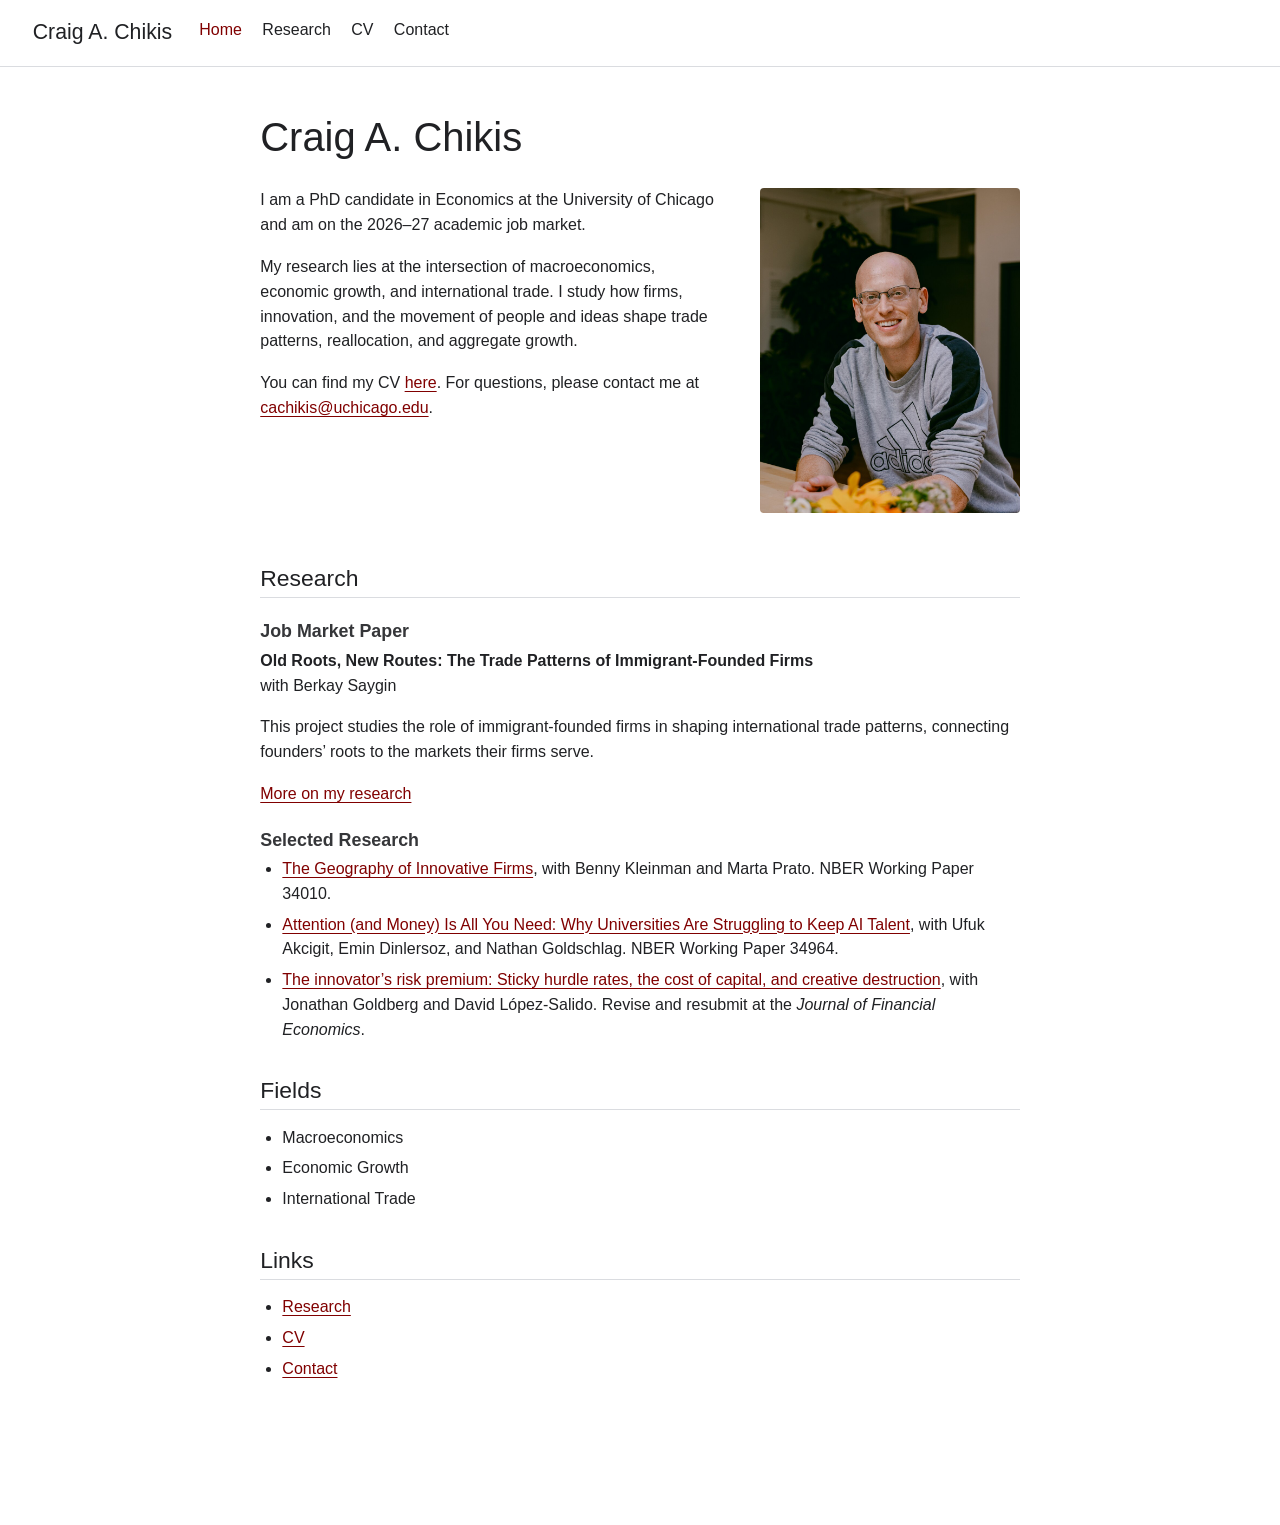
==== index.html @ f78e7042 "Deploy website" ====
<!DOCTYPE html>
<html xmlns="http://www.w3.org/1999/xhtml" lang="en" xml:lang="en"><head>

<meta charset="utf-8">
<meta name="generator" content="quarto-1.8.25">

<meta name="viewport" content="width=device-width, initial-scale=1.0, user-scalable=yes">

<link rel="icon" type="image/png" href="assets/favicon.png">

<meta name="description" content="Craig A. Chikis’ academic website.">

<title>Craig A. Chikis</title>
<style>
code{white-space: pre-wrap;}
span.smallcaps{font-variant: small-caps;}
div.columns{display: flex; gap: min(4vw, 1.5em);}
div.column{flex: auto; overflow-x: auto;}
div.hanging-indent{margin-left: 1.5em; text-indent: -1.5em;}
ul.task-list{list-style: none;}
ul.task-list li input[type="checkbox"] {
  width: 0.8em;
  margin: 0 0.8em 0.2em -1em; /* quarto-specific, see https://github.com/quarto-dev/quarto-cli/issues/4556 */ 
  vertical-align: middle;
}
</style>


<script src="site_libs/quarto-nav/quarto-nav.js"></script>
<script src="site_libs/quarto-nav/headroom.min.js"></script>
<script src="site_libs/clipboard/clipboard.min.js"></script>
<script src="site_libs/quarto-html/quarto.js" type="module"></script>
<script src="site_libs/quarto-html/tabsets/tabsets.js" type="module"></script>
<script src="site_libs/quarto-html/axe/axe-check.js" type="module"></script>
<script src="site_libs/quarto-html/popper.min.js"></script>
<script src="site_libs/quarto-html/tippy.umd.min.js"></script>
<link href="site_libs/quarto-html/tippy.css" rel="stylesheet">
<link href="site_libs/quarto-html/quarto-syntax-highlighting-7b89279ff1a6dce999919e0e67d4d9ec.css" rel="stylesheet" id="quarto-text-highlighting-styles">
<script src="site_libs/bootstrap/bootstrap.min.js"></script>
<link href="site_libs/bootstrap/bootstrap-icons.css" rel="stylesheet">
<link href="site_libs/bootstrap/bootstrap-137df45cdbd3bf8e8ef0e90c83a6eb1d.min.css" rel="stylesheet" append-hash="true" id="quarto-bootstrap" data-mode="light">
<script id="quarto-search-options" type="application/json">{
  "language": {
    "search-no-results-text": "No results",
    "search-matching-documents-text": "matching documents",
    "search-copy-link-title": "Copy link to search",
    "search-hide-matches-text": "Hide additional matches",
    "search-more-match-text": "more match in this document",
    "search-more-matches-text": "more matches in this document",
    "search-clear-button-title": "Clear",
    "search-text-placeholder": "",
    "search-detached-cancel-button-title": "Cancel",
    "search-submit-button-title": "Submit",
    "search-label": "Search"
  }
}</script>
<style>html{ scroll-behavior: smooth; }</style>
<script defer="" src="./assets/analytics-events.js"></script>
<script defer="" src="https://cloud.umami.is/script.js" data-website-id="548ec39e-daf5-47dd-8edd-e6ff39dc5aec" data-domains="cachikis.github.io" data-do-not-track="true" data-exclude-search="true" data-exclude-hash="true"></script>


<link rel="stylesheet" href="styles.css">
<meta property="og:title" content="Craig A. Chikis">
<meta property="og:description" content="Craig A. Chikis’ academic website.">
<meta property="og:site_name" content="Craig A. Chikis">
<meta name="twitter:title" content="Craig A. Chikis">
<meta name="twitter:description" content="Craig A. Chikis’ academic website.">
<meta name="twitter:card" content="summary">
</head>

<body class="nav-fixed fullcontent quarto-light">

<div id="quarto-search-results"></div>
  <header id="quarto-header" class="headroom fixed-top">
    <nav class="navbar navbar-expand-lg " data-bs-theme="dark">
      <div class="navbar-container container-fluid">
      <div class="navbar-brand-container mx-auto">
    <a href="./index.html" class="navbar-brand navbar-brand-logo">
    </a>
    <a class="navbar-brand" href="./index.html">
    <span class="navbar-title">Craig A. Chikis</span>
    </a>
  </div>
          <button class="navbar-toggler" type="button" data-bs-toggle="collapse" data-bs-target="#navbarCollapse" aria-controls="navbarCollapse" role="menu" aria-expanded="false" aria-label="Toggle navigation" onclick="if (window.quartoToggleHeadroom) { window.quartoToggleHeadroom(); }">
  <span class="navbar-toggler-icon"></span>
</button>
          <div class="collapse navbar-collapse" id="navbarCollapse">
            <ul class="navbar-nav navbar-nav-scroll me-auto">
  <li class="nav-item">
    <a class="nav-link active" href="./index.html" aria-current="page"> 
<span class="menu-text">Home</span></a>
  </li>  
  <li class="nav-item">
    <a class="nav-link" href="./research.html"> 
<span class="menu-text">Research</span></a>
  </li>  
  <li class="nav-item">
    <a class="nav-link" href="./files/cv.pdf"> 
<span class="menu-text">CV</span></a>
  </li>  
  <li class="nav-item">
    <a class="nav-link" href="./contact.html"> 
<span class="menu-text">Contact</span></a>
  </li>  
</ul>
          </div> <!-- /navcollapse -->
            <div class="quarto-navbar-tools">
</div>
      </div> <!-- /container-fluid -->
    </nav>
</header>
<!-- content -->
<div id="quarto-content" class="quarto-container page-columns page-rows-contents page-layout-article page-navbar">
<!-- sidebar -->
<!-- margin-sidebar -->
    
<!-- main -->
<main class="content" id="quarto-document-content"><header id="title-block-header" class="quarto-title-block"><h1 class="title display-7">Home</h1></header>

<header id="title-block-header">


</header>


<section id="craig-a.-chikis" class="level1">
<h1>Craig A. Chikis</h1>
<div class="home-intro">
<div class="home-text">
<p>I am a PhD candidate in Economics at the University of Chicago and am on the 2026–27 academic job market.</p>
<p>My research lies at the intersection of macroeconomics, economic growth, and international trade. I study how firms, innovation, and the movement of people and ideas shape trade patterns, reallocation, and aggregate growth.</p>
<p>You can find my CV <a href="files/cv.pdf">here</a>. For questions, please contact me at <a href="mailto:cachikis@uchicago.edu">cachikis@uchicago.edu</a>.</p>
</div>
<div class="home-photo">
<p><img src="assets/headshot.jpg" class="headshot img-fluid" alt="Portrait of Craig A. Chikis"></p>
</div>
</div>
<section id="research" class="level2">
<h2 data-anchor-id="research">Research</h2>
<section id="job-market-paper" class="level3">
<h3 data-anchor-id="job-market-paper">Job Market Paper</h3>
<p><strong>Old Roots, New Routes: The Trade Patterns of Immigrant-Founded Firms</strong><br> with Berkay Saygin</p>
<p>This project studies the role of immigrant-founded firms in shaping international trade patterns, connecting founders’ roots to the markets their firms serve.</p>
<p><a href="./research.html">More on my research</a></p>
</section>
<section id="selected-research" class="level3">
<h3 data-anchor-id="selected-research">Selected Research</h3>
<ul>
<li><strong><a href="https://www.nber.org/papers/w34010">The Geography of Innovative Firms</a></strong>, with Benny Kleinman and Marta Prato. NBER Working Paper 34010.</li>
<li><strong><a href="https://www.nber.org/papers/w34964">Attention (and Money) Is All You Need: Why Universities Are Struggling to Keep AI Talent</a></strong>, with Ufuk Akcigit, Emin Dinlersoz, and Nathan Goldschlag. NBER Working Paper 34964.</li>
<li><strong><a href="files/innovators-risk-premium.pdf">The innovator’s risk premium: Sticky hurdle rates, the cost of capital, and creative destruction</a></strong>, with Jonathan Goldberg and David López-Salido. Revise and resubmit at the <em>Journal of Financial Economics</em>.</li>
</ul>
</section>
</section>
<section id="fields" class="level2">
<h2 data-anchor-id="fields">Fields</h2>
<ul>
<li>Macroeconomics</li>
<li>Economic Growth</li>
<li>International Trade</li>
</ul>
</section>
<section id="links" class="level2">
<h2 data-anchor-id="links">Links</h2>
<ul>
<li><a href="./research.html">Research</a></li>
<li><a href="files/cv.pdf">CV</a></li>
<li><a href="./contact.html">Contact</a></li>
</ul>


</section>
</section>

</main> <!-- /main -->
<script id="quarto-html-after-body" type="application/javascript">
  window.document.addEventListener("DOMContentLoaded", function (event) {
    const isCodeAnnotation = (el) => {
      for (const clz of el.classList) {
        if (clz.startsWith('code-annotation-')) {                     
          return true;
        }
      }
      return false;
    }
    const onCopySuccess = function(e) {
      // button target
      const button = e.trigger;
      // don't keep focus
      button.blur();
      // flash "checked"
      button.classList.add('code-copy-button-checked');
      var currentTitle = button.getAttribute("title");
      button.setAttribute("title", "Copied!");
      let tooltip;
      if (window.bootstrap) {
        button.setAttribute("data-bs-toggle", "tooltip");
        button.setAttribute("data-bs-placement", "left");
        button.setAttribute("data-bs-title", "Copied!");
        tooltip = new bootstrap.Tooltip(button, 
          { trigger: "manual", 
            customClass: "code-copy-button-tooltip",
            offset: [0, -8]});
        tooltip.show();    
      }
      setTimeout(function() {
        if (tooltip) {
          tooltip.hide();
          button.removeAttribute("data-bs-title");
          button.removeAttribute("data-bs-toggle");
          button.removeAttribute("data-bs-placement");
        }
        button.setAttribute("title", currentTitle);
        button.classList.remove('code-copy-button-checked');
      }, 1000);
      // clear code selection
      e.clearSelection();
    }
    const getTextToCopy = function(trigger) {
      const outerScaffold = trigger.parentElement.cloneNode(true);
      const codeEl = outerScaffold.querySelector('code');
      for (const childEl of codeEl.children) {
        if (isCodeAnnotation(childEl)) {
          childEl.remove();
        }
      }
      return codeEl.innerText;
    }
    const clipboard = new window.ClipboardJS('.code-copy-button:not([data-in-quarto-modal])', {
      text: getTextToCopy
    });
    clipboard.on('success', onCopySuccess);
    if (window.document.getElementById('quarto-embedded-source-code-modal')) {
      const clipboardModal = new window.ClipboardJS('.code-copy-button[data-in-quarto-modal]', {
        text: getTextToCopy,
        container: window.document.getElementById('quarto-embedded-source-code-modal')
      });
      clipboardModal.on('success', onCopySuccess);
    }
      var localhostRegex = new RegExp(/^(?:http|https):\/\/localhost\:?[0-9]*\//);
      var mailtoRegex = new RegExp(/^mailto:/);
        var filterRegex = new RegExp("https:\/\/cachikis\.github\.io\/");
      var isInternal = (href) => {
          return filterRegex.test(href) || localhostRegex.test(href) || mailtoRegex.test(href);
      }
      // Inspect non-navigation links and adorn them if external
     var links = window.document.querySelectorAll('a[href]:not(.nav-link):not(.navbar-brand):not(.toc-action):not(.sidebar-link):not(.sidebar-item-toggle):not(.pagination-link):not(.no-external):not([aria-hidden]):not(.dropdown-item):not(.quarto-navigation-tool):not(.about-link)');
      for (var i=0; i<links.length; i++) {
        const link = links[i];
        if (!isInternal(link.href)) {
          // undo the damage that might have been done by quarto-nav.js in the case of
          // links that we want to consider external
          if (link.dataset.originalHref !== undefined) {
            link.href = link.dataset.originalHref;
          }
            // target, if specified
            link.setAttribute("target", "_blank");
            if (link.getAttribute("rel") === null) {
              link.setAttribute("rel", "noopener");
            }
        }
      }
    function tippyHover(el, contentFn, onTriggerFn, onUntriggerFn) {
      const config = {
        allowHTML: true,
        maxWidth: 500,
        delay: 100,
        arrow: false,
        appendTo: function(el) {
            return el.parentElement;
        },
        interactive: true,
        interactiveBorder: 10,
        theme: 'quarto',
        placement: 'bottom-start',
      };
      if (contentFn) {
        config.content = contentFn;
      }
      if (onTriggerFn) {
        config.onTrigger = onTriggerFn;
      }
      if (onUntriggerFn) {
        config.onUntrigger = onUntriggerFn;
      }
      window.tippy(el, config); 
    }
    const noterefs = window.document.querySelectorAll('a[role="doc-noteref"]');
    for (var i=0; i<noterefs.length; i++) {
      const ref = noterefs[i];
      tippyHover(ref, function() {
        // use id or data attribute instead here
        let href = ref.getAttribute('data-footnote-href') || ref.getAttribute('href');
        try { href = new URL(href).hash; } catch {}
        const id = href.replace(/^#\/?/, "");
        const note = window.document.getElementById(id);
        if (note) {
          return note.innerHTML;
        } else {
          return "";
        }
      });
    }
    const xrefs = window.document.querySelectorAll('a.quarto-xref');
    const processXRef = (id, note) => {
      // Strip column container classes
      const stripColumnClz = (el) => {
        el.classList.remove("page-full", "page-columns");
        if (el.children) {
          for (const child of el.children) {
            stripColumnClz(child);
          }
        }
      }
      stripColumnClz(note)
      if (id === null || id.startsWith('sec-')) {
        // Special case sections, only their first couple elements
        const container = document.createElement("div");
        if (note.children && note.children.length > 2) {
          container.appendChild(note.children[0].cloneNode(true));
          for (let i = 1; i < note.children.length; i++) {
            const child = note.children[i];
            if (child.tagName === "P" && child.innerText === "") {
              continue;
            } else {
              container.appendChild(child.cloneNode(true));
              break;
            }
          }
          if (window.Quarto?.typesetMath) {
            window.Quarto.typesetMath(container);
          }
          return container.innerHTML
        } else {
          if (window.Quarto?.typesetMath) {
            window.Quarto.typesetMath(note);
          }
          return note.innerHTML;
        }
      } else {
        // Remove any anchor links if they are present
        const anchorLink = note.querySelector('a.anchorjs-link');
        if (anchorLink) {
          anchorLink.remove();
        }
        if (window.Quarto?.typesetMath) {
          window.Quarto.typesetMath(note);
        }
        if (note.classList.contains("callout")) {
          return note.outerHTML;
        } else {
          return note.innerHTML;
        }
      }
    }
    for (var i=0; i<xrefs.length; i++) {
      const xref = xrefs[i];
      tippyHover(xref, undefined, function(instance) {
        instance.disable();
        let url = xref.getAttribute('href');
        let hash = undefined; 
        if (url.startsWith('#')) {
          hash = url;
        } else {
          try { hash = new URL(url).hash; } catch {}
        }
        if (hash) {
          const id = hash.replace(/^#\/?/, "");
          const note = window.document.getElementById(id);
          if (note !== null) {
            try {
              const html = processXRef(id, note.cloneNode(true));
              instance.setContent(html);
            } finally {
              instance.enable();
              instance.show();
            }
          } else {
            // See if we can fetch this
            fetch(url.split('#')[0])
            .then(res => res.text())
            .then(html => {
              const parser = new DOMParser();
              const htmlDoc = parser.parseFromString(html, "text/html");
              const note = htmlDoc.getElementById(id);
              if (note !== null) {
                const html = processXRef(id, note);
                instance.setContent(html);
              } 
            }).finally(() => {
              instance.enable();
              instance.show();
            });
          }
        } else {
          // See if we can fetch a full url (with no hash to target)
          // This is a special case and we should probably do some content thinning / targeting
          fetch(url)
          .then(res => res.text())
          .then(html => {
            const parser = new DOMParser();
            const htmlDoc = parser.parseFromString(html, "text/html");
            const note = htmlDoc.querySelector('main.content');
            if (note !== null) {
              // This should only happen for chapter cross references
              // (since there is no id in the URL)
              // remove the first header
              if (note.children.length > 0 && note.children[0].tagName === "HEADER") {
                note.children[0].remove();
              }
              const html = processXRef(null, note);
              instance.setContent(html);
            } 
          }).finally(() => {
            instance.enable();
            instance.show();
          });
        }
      }, function(instance) {
      });
    }
        let selectedAnnoteEl;
        const selectorForAnnotation = ( cell, annotation) => {
          let cellAttr = 'data-code-cell="' + cell + '"';
          let lineAttr = 'data-code-annotation="' +  annotation + '"';
          const selector = 'span[' + cellAttr + '][' + lineAttr + ']';
          return selector;
        }
        const selectCodeLines = (annoteEl) => {
          const doc = window.document;
          const targetCell = annoteEl.getAttribute("data-target-cell");
          const targetAnnotation = annoteEl.getAttribute("data-target-annotation");
          const annoteSpan = window.document.querySelector(selectorForAnnotation(targetCell, targetAnnotation));
          const lines = annoteSpan.getAttribute("data-code-lines").split(",");
          const lineIds = lines.map((line) => {
            return targetCell + "-" + line;
          })
          let top = null;
          let height = null;
          let parent = null;
          if (lineIds.length > 0) {
              //compute the position of the single el (top and bottom and make a div)
              const el = window.document.getElementById(lineIds[0]);
              top = el.offsetTop;
              height = el.offsetHeight;
              parent = el.parentElement.parentElement;
            if (lineIds.length > 1) {
              const lastEl = window.document.getElementById(lineIds[lineIds.length - 1]);
              const bottom = lastEl.offsetTop + lastEl.offsetHeight;
              height = bottom - top;
            }
            if (top !== null && height !== null && parent !== null) {
              // cook up a div (if necessary) and position it 
              let div = window.document.getElementById("code-annotation-line-highlight");
              if (div === null) {
                div = window.document.createElement("div");
                div.setAttribute("id", "code-annotation-line-highlight");
                div.style.position = 'absolute';
                parent.appendChild(div);
              }
              div.style.top = top - 2 + "px";
              div.style.height = height + 4 + "px";
              div.style.left = 0;
              let gutterDiv = window.document.getElementById("code-annotation-line-highlight-gutter");
              if (gutterDiv === null) {
                gutterDiv = window.document.createElement("div");
                gutterDiv.setAttribute("id", "code-annotation-line-highlight-gutter");
                gutterDiv.style.position = 'absolute';
                const codeCell = window.document.getElementById(targetCell);
                const gutter = codeCell.querySelector('.code-annotation-gutter');
                gutter.appendChild(gutterDiv);
              }
              gutterDiv.style.top = top - 2 + "px";
              gutterDiv.style.height = height + 4 + "px";
            }
            selectedAnnoteEl = annoteEl;
          }
        };
        const unselectCodeLines = () => {
          const elementsIds = ["code-annotation-line-highlight", "code-annotation-line-highlight-gutter"];
          elementsIds.forEach((elId) => {
            const div = window.document.getElementById(elId);
            if (div) {
              div.remove();
            }
          });
          selectedAnnoteEl = undefined;
        };
          // Handle positioning of the toggle
      window.addEventListener(
        "resize",
        throttle(() => {
          elRect = undefined;
          if (selectedAnnoteEl) {
            selectCodeLines(selectedAnnoteEl);
          }
        }, 10)
      );
      function throttle(fn, ms) {
      let throttle = false;
      let timer;
        return (...args) => {
          if(!throttle) { // first call gets through
              fn.apply(this, args);
              throttle = true;
          } else { // all the others get throttled
              if(timer) clearTimeout(timer); // cancel #2
              timer = setTimeout(() => {
                fn.apply(this, args);
                timer = throttle = false;
              }, ms);
          }
        };
      }
        // Attach click handler to the DT
        const annoteDls = window.document.querySelectorAll('dt[data-target-cell]');
        for (const annoteDlNode of annoteDls) {
          annoteDlNode.addEventListener('click', (event) => {
            const clickedEl = event.target;
            if (clickedEl !== selectedAnnoteEl) {
              unselectCodeLines();
              const activeEl = window.document.querySelector('dt[data-target-cell].code-annotation-active');
              if (activeEl) {
                activeEl.classList.remove('code-annotation-active');
              }
              selectCodeLines(clickedEl);
              clickedEl.classList.add('code-annotation-active');
            } else {
              // Unselect the line
              unselectCodeLines();
              clickedEl.classList.remove('code-annotation-active');
            }
          });
        }
    const findCites = (el) => {
      const parentEl = el.parentElement;
      if (parentEl) {
        const cites = parentEl.dataset.cites;
        if (cites) {
          return {
            el,
            cites: cites.split(' ')
          };
        } else {
          return findCites(el.parentElement)
        }
      } else {
        return undefined;
      }
    };
    var bibliorefs = window.document.querySelectorAll('a[role="doc-biblioref"]');
    for (var i=0; i<bibliorefs.length; i++) {
      const ref = bibliorefs[i];
      const citeInfo = findCites(ref);
      if (citeInfo) {
        tippyHover(citeInfo.el, function() {
          var popup = window.document.createElement('div');
          citeInfo.cites.forEach(function(cite) {
            var citeDiv = window.document.createElement('div');
            citeDiv.classList.add('hanging-indent');
            citeDiv.classList.add('csl-entry');
            var biblioDiv = window.document.getElementById('ref-' + cite);
            if (biblioDiv) {
              citeDiv.innerHTML = biblioDiv.innerHTML;
            }
            popup.appendChild(citeDiv);
          });
          return popup.innerHTML;
        });
      }
    }
  });
  </script>
</div> <!-- /content -->




<script src="site_libs/quarto-html/zenscroll-min.js"></script>
</body></html>
---- site_libs/quarto-html/tippy.css ----
.tippy-box[data-animation=fade][data-state=hidden]{opacity:0}[data-tippy-root]{max-width:calc(100vw - 10px)}.tippy-box{position:relative;background-color:#333;color:#fff;border-radius:4px;font-size:14px;line-height:1.4;white-space:normal;outline:0;transition-property:transform,visibility,opacity}.tippy-box[data-placement^=top]>.tippy-arrow{bottom:0}.tippy-box[data-placement^=top]>.tippy-arrow:before{bottom:-7px;left:0;border-width:8px 8px 0;border-top-color:initial;transform-origin:center top}.tippy-box[data-placement^=bottom]>.tippy-arrow{top:0}.tippy-box[data-placement^=bottom]>.tippy-arrow:before{top:-7px;left:0;border-width:0 8px 8px;border-bottom-color:initial;transform-origin:center bottom}.tippy-box[data-placement^=left]>.tippy-arrow{right:0}.tippy-box[data-placement^=left]>.tippy-arrow:before{border-width:8px 0 8px 8px;border-left-color:initial;right:-7px;transform-origin:center left}.tippy-box[data-placement^=right]>.tippy-arrow{left:0}.tippy-box[data-placement^=right]>.tippy-arrow:before{left:-7px;border-width:8px 8px 8px 0;border-right-color:initial;transform-origin:center right}.tippy-box[data-inertia][data-state=visible]{transition-timing-function:cubic-bezier(.54,1.5,.38,1.11)}.tippy-arrow{width:16px;height:16px;color:#333}.tippy-arrow:before{content:"";position:absolute;border-color:transparent;border-style:solid}.tippy-content{position:relative;padding:5px 9px;z-index:1}
---- site_libs/quarto-html/quarto-syntax-highlighting-7b89279ff1a6dce999919e0e67d4d9ec.css ----
/* quarto syntax highlight colors */
:root {
  --quarto-hl-ot-color: #003B4F;
  --quarto-hl-at-color: #657422;
  --quarto-hl-ss-color: #20794D;
  --quarto-hl-an-color: #5E5E5E;
  --quarto-hl-fu-color: #4758AB;
  --quarto-hl-st-color: #20794D;
  --quarto-hl-cf-color: #003B4F;
  --quarto-hl-op-color: #5E5E5E;
  --quarto-hl-er-color: #AD0000;
  --quarto-hl-bn-color: #AD0000;
  --quarto-hl-al-color: #AD0000;
  --quarto-hl-va-color: #111111;
  --quarto-hl-bu-color: inherit;
  --quarto-hl-ex-color: inherit;
  --quarto-hl-pp-color: #AD0000;
  --quarto-hl-in-color: #5E5E5E;
  --quarto-hl-vs-color: #20794D;
  --quarto-hl-wa-color: #5E5E5E;
  --quarto-hl-do-color: #5E5E5E;
  --quarto-hl-im-color: #00769E;
  --quarto-hl-ch-color: #20794D;
  --quarto-hl-dt-color: #AD0000;
  --quarto-hl-fl-color: #AD0000;
  --quarto-hl-co-color: #5E5E5E;
  --quarto-hl-cv-color: #5E5E5E;
  --quarto-hl-cn-color: #8f5902;
  --quarto-hl-sc-color: #5E5E5E;
  --quarto-hl-dv-color: #AD0000;
  --quarto-hl-kw-color: #003B4F;
}

/* other quarto variables */
:root {
  --quarto-font-monospace: SFMono-Regular, Menlo, Monaco, Consolas, "Liberation Mono", "Courier New", monospace;
}

/* syntax highlight based on Pandoc's rules */
pre > code.sourceCode > span {
  color: #003B4F;
}

code.sourceCode > span {
  color: #003B4F;
}

div.sourceCode,
div.sourceCode pre.sourceCode {
  color: #003B4F;
}

/* Normal */
code span {
  color: #003B4F;
}

/* Alert */
code span.al {
  color: #AD0000;
  font-style: inherit;
}

/* Annotation */
code span.an {
  color: #5E5E5E;
  font-style: inherit;
}

/* Attribute */
code span.at {
  color: #657422;
  font-style: inherit;
}

/* BaseN */
code span.bn {
  color: #AD0000;
  font-style: inherit;
}

/* BuiltIn */
code span.bu {
  font-style: inherit;
}

/* ControlFlow */
code span.cf {
  color: #003B4F;
  font-weight: bold;
  font-style: inherit;
}

/* Char */
code span.ch {
  color: #20794D;
  font-style: inherit;
}

/* Constant */
code span.cn {
  color: #8f5902;
  font-style: inherit;
}

/* Comment */
code span.co {
  color: #5E5E5E;
  font-style: inherit;
}

/* CommentVar */
code span.cv {
  color: #5E5E5E;
  font-style: italic;
}

/* Documentation */
code span.do {
  color: #5E5E5E;
  font-style: italic;
}

/* DataType */
code span.dt {
  color: #AD0000;
  font-style: inherit;
}

/* DecVal */
code span.dv {
  color: #AD0000;
  font-style: inherit;
}

/* Error */
code span.er {
  color: #AD0000;
  font-style: inherit;
}

/* Extension */
code span.ex {
  font-style: inherit;
}

/* Float */
code span.fl {
  color: #AD0000;
  font-style: inherit;
}

/* Function */
code span.fu {
  color: #4758AB;
  font-style: inherit;
}

/* Import */
code span.im {
  color: #00769E;
  font-style: inherit;
}

/* Information */
code span.in {
  color: #5E5E5E;
  font-style: inherit;
}

/* Keyword */
code span.kw {
  color: #003B4F;
  font-weight: bold;
  font-style: inherit;
}

/* Operator */
code span.op {
  color: #5E5E5E;
  font-style: inherit;
}

/* Other */
code span.ot {
  color: #003B4F;
  font-style: inherit;
}

/* Preprocessor */
code span.pp {
  color: #AD0000;
  font-style: inherit;
}

/* SpecialChar */
code span.sc {
  color: #5E5E5E;
  font-style: inherit;
}

/* SpecialString */
code span.ss {
  color: #20794D;
  font-style: inherit;
}

/* String */
code span.st {
  color: #20794D;
  font-style: inherit;
}

/* Variable */
code span.va {
  color: #111111;
  font-style: inherit;
}

/* VerbatimString */
code span.vs {
  color: #20794D;
  font-style: inherit;
}

/* Warning */
code span.wa {
  color: #5E5E5E;
  font-style: italic;
}

.prevent-inlining {
  content: "</";
}

/*# sourceMappingURL=3944bc705cfaf4c80e56f77c5205168a.css.map */
---- styles.css ----
:root {
  --accent: #800000;
  --text: #202124;
  --muted: #5f6368;
  --border: #dadce0;
}

body {
  background: #ffffff;
  color: var(--text);
  font-family: Arial, Helvetica, sans-serif;
  font-size: 16px;
  line-height: 1.55;
}

a {
  color: var(--accent);
  text-decoration: underline;
}

a:hover {
  color: #5f0000;
}

.navbar {
  background: #ffffff;
  border-bottom: 1px solid var(--border);
  box-shadow: none;
}

.navbar-title {
  color: var(--text);
  font-weight: 400;
}

.navbar-nav .nav-link {
  color: var(--text);
  font-weight: 400;
}

.navbar-nav .nav-link.active,
.navbar-nav .nav-link:hover {
  color: var(--accent);
}

.quarto-title-block {
  display: none;
}

main.content {
  max-width: 920px;
  padding: 2rem 1.25rem 3rem;
}

h1,
h2,
h3 {
  color: var(--text);
  font-weight: 400;
  letter-spacing: 0;
  line-height: 1.25;
}

h1 {
  font-size: 2.35rem;
  margin: 0 0 1.5rem;
}

h2 {
  border-bottom: 1px solid var(--border);
  font-size: 1.35rem;
  margin: 2rem 0 0.9rem;
  padding-bottom: 0.25rem;
}

h3 {
  font-size: 1.05rem;
  font-weight: 700;
  margin: 1.3rem 0 0.35rem;
}

p {
  margin-bottom: 1rem;
}

ul {
  padding-left: 1.3rem;
}

li {
  margin-bottom: 0.35rem;
}

section#research.level1 section.level3 {
  background: #fafafa;
  border: 1px solid var(--border);
  border-left: 3px solid var(--accent);
  border-radius: 4px;
  margin: 1rem 0;
  padding: 1rem 1.15rem;
}

section#research.level1 section.level3 > h3:first-child {
  margin-top: 0;
}

section#research.level1 section.level3 > :last-child {
  margin-bottom: 0;
}

.home-intro {
  align-items: start;
  display: grid;
  gap: 2.25rem;
  grid-template-columns: minmax(0, 1fr) 260px;
  margin-bottom: 2rem;
}

.home-text {
  min-width: 0;
}

.home-photo {
  margin: 0;
}

.headshot {
  aspect-ratio: 4 / 5;
  border-radius: 4px;
  display: block;
  object-fit: cover;
  width: 100%;
}

.page-footer {
  color: var(--muted);
  font-size: 0.9rem;
}

.nav-footer {
  border-top: 1px solid var(--border);
}

@media (max-width: 700px) {
  main.content {
    padding-top: 1.5rem;
  }

  h1 {
    font-size: 2rem;
  }

  .home-intro {
    grid-template-columns: 1fr;
  }

  .home-photo,
  .headshot {
    max-width: 240px;
  }
}
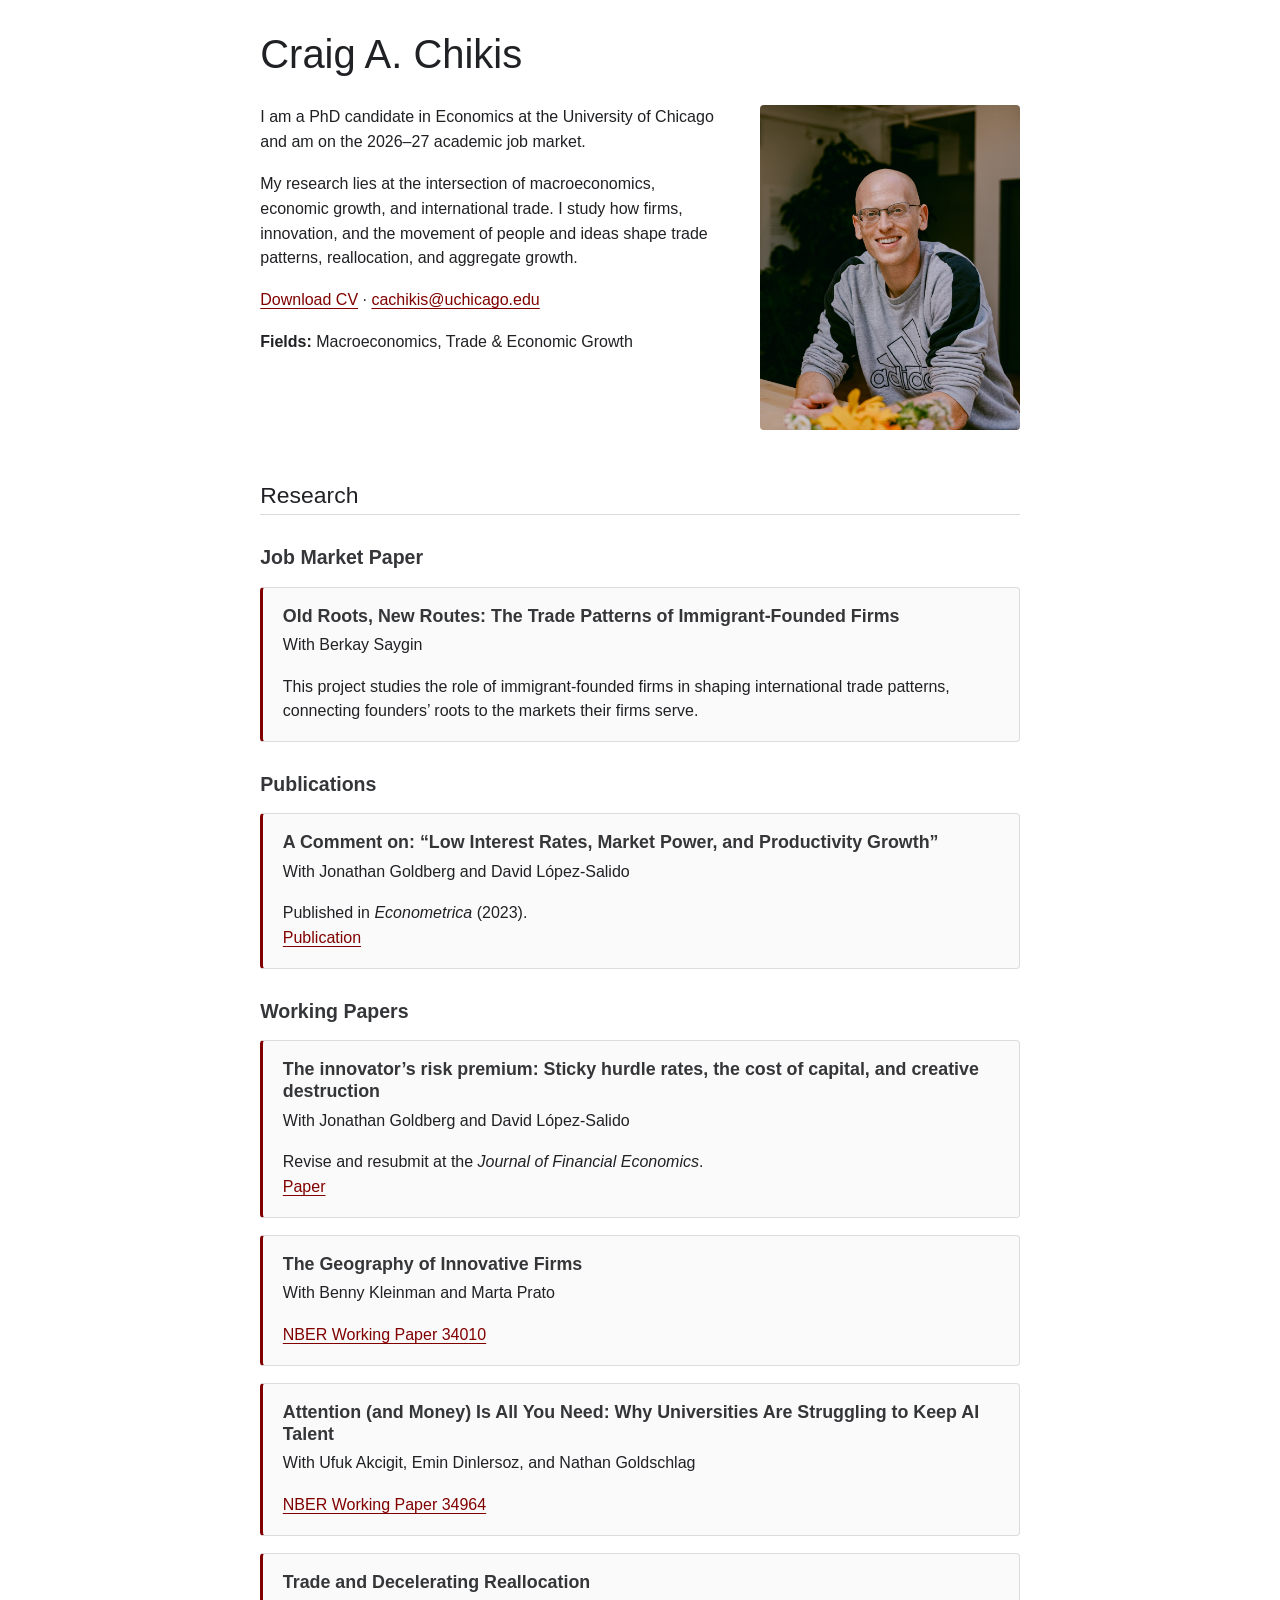
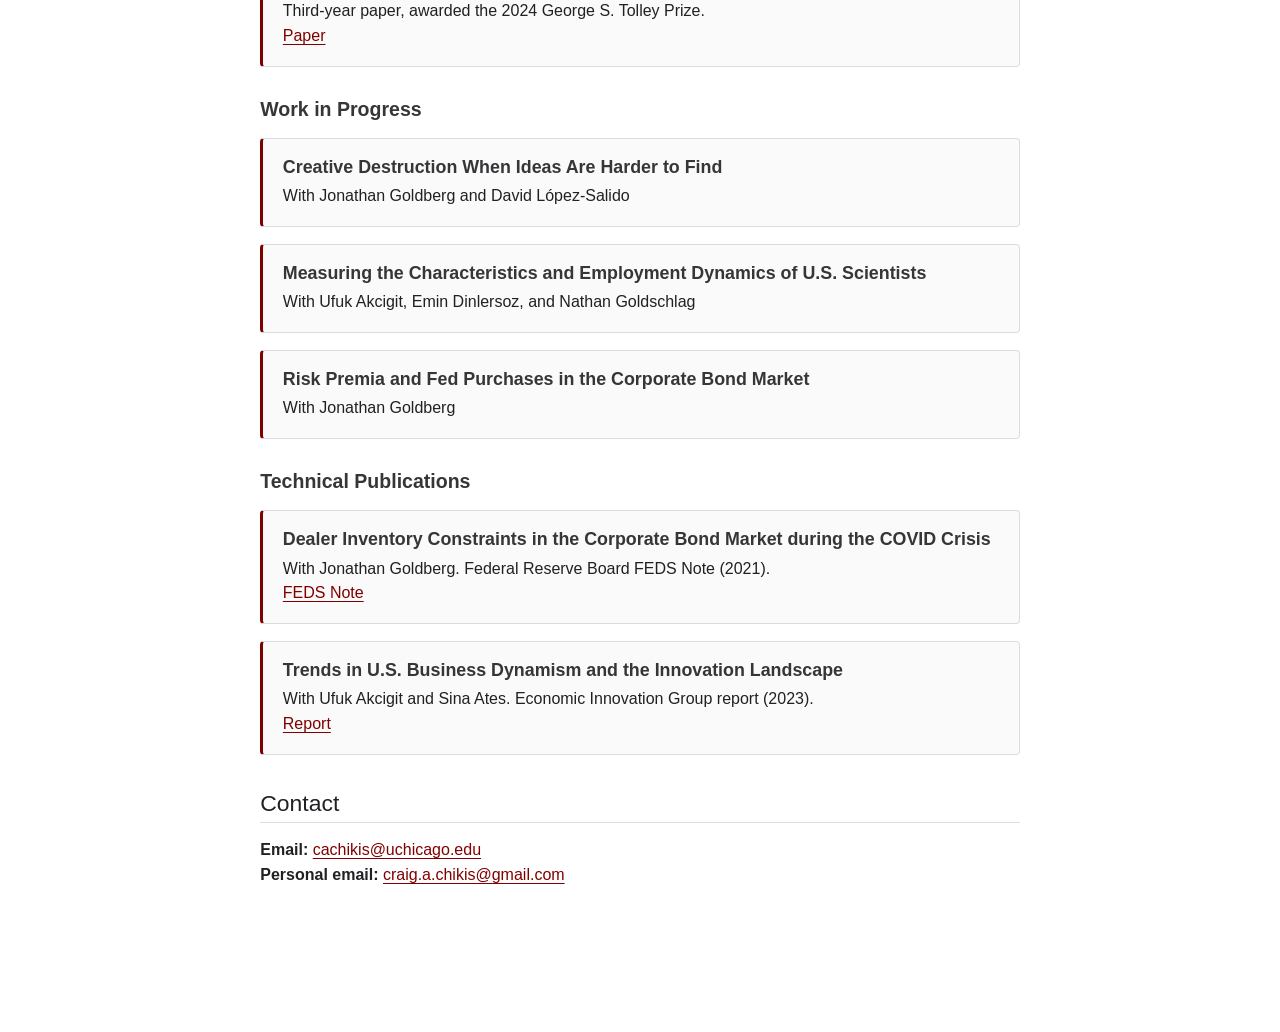
==== commit 2f4d63c3: "Deploy website" ====
--- a/index.html
+++ b/index.html
@@ -2,16 +2,17 @@
 <html xmlns="http://www.w3.org/1999/xhtml" lang="en" xml:lang="en"><head>
 
 <meta charset="utf-8">
-<meta name="generator" content="quarto-1.8.25">
+<meta name="generator" content="quarto-1.9.37">
 
 <meta name="viewport" content="width=device-width, initial-scale=1.0, user-scalable=yes">
-
-<link rel="icon" type="image/png" href="assets/favicon.png">
 
 <meta name="description" content="Craig A. Chikis’ academic website.">
 
 <title>Craig A. Chikis</title>
 <style>
+/* Default styles provided by pandoc.
+** See https://pandoc.org/MANUAL.html#variables-for-html for config info.
+*/
 code{white-space: pre-wrap;}
 span.smallcaps{font-variant: small-caps;}
 div.columns{display: flex; gap: min(4vw, 1.5em);}
@@ -27,18 +28,17 @@
 
 
 <script src="site_libs/quarto-nav/quarto-nav.js"></script>
-<script src="site_libs/quarto-nav/headroom.min.js"></script>
+<link href="./assets/favicon.png" rel="icon" type="image/png">
 <script src="site_libs/clipboard/clipboard.min.js"></script>
 <script src="site_libs/quarto-html/quarto.js" type="module"></script>
 <script src="site_libs/quarto-html/tabsets/tabsets.js" type="module"></script>
-<script src="site_libs/quarto-html/axe/axe-check.js" type="module"></script>
 <script src="site_libs/quarto-html/popper.min.js"></script>
 <script src="site_libs/quarto-html/tippy.umd.min.js"></script>
 <link href="site_libs/quarto-html/tippy.css" rel="stylesheet">
-<link href="site_libs/quarto-html/quarto-syntax-highlighting-7b89279ff1a6dce999919e0e67d4d9ec.css" rel="stylesheet" id="quarto-text-highlighting-styles">
+<link href="site_libs/quarto-html/quarto-syntax-highlighting-7f8f88aac4f3542376d5c11b86a4c14d.css" rel="stylesheet" id="quarto-text-highlighting-styles">
 <script src="site_libs/bootstrap/bootstrap.min.js"></script>
 <link href="site_libs/bootstrap/bootstrap-icons.css" rel="stylesheet">
-<link href="site_libs/bootstrap/bootstrap-137df45cdbd3bf8e8ef0e90c83a6eb1d.min.css" rel="stylesheet" append-hash="true" id="quarto-bootstrap" data-mode="light">
+<link href="site_libs/bootstrap/bootstrap-f77df475d072111566db28fb2d44e05f.min.css" rel="stylesheet" append-hash="true" id="quarto-bootstrap" data-mode="light">
 <script id="quarto-search-options" type="application/json">{
   "language": {
     "search-no-results-text": "No results",
@@ -68,59 +68,18 @@
 <meta name="twitter:card" content="summary">
 </head>
 
-<body class="nav-fixed fullcontent quarto-light">
+<body class="fullcontent quarto-light">
 
 <div id="quarto-search-results"></div>
-  <header id="quarto-header" class="headroom fixed-top">
-    <nav class="navbar navbar-expand-lg " data-bs-theme="dark">
-      <div class="navbar-container container-fluid">
-      <div class="navbar-brand-container mx-auto">
-    <a href="./index.html" class="navbar-brand navbar-brand-logo">
-    </a>
-    <a class="navbar-brand" href="./index.html">
-    <span class="navbar-title">Craig A. Chikis</span>
-    </a>
-  </div>
-          <button class="navbar-toggler" type="button" data-bs-toggle="collapse" data-bs-target="#navbarCollapse" aria-controls="navbarCollapse" role="menu" aria-expanded="false" aria-label="Toggle navigation" onclick="if (window.quartoToggleHeadroom) { window.quartoToggleHeadroom(); }">
-  <span class="navbar-toggler-icon"></span>
-</button>
-          <div class="collapse navbar-collapse" id="navbarCollapse">
-            <ul class="navbar-nav navbar-nav-scroll me-auto">
-  <li class="nav-item">
-    <a class="nav-link active" href="./index.html" aria-current="page"> 
-<span class="menu-text">Home</span></a>
-  </li>  
-  <li class="nav-item">
-    <a class="nav-link" href="./research.html"> 
-<span class="menu-text">Research</span></a>
-  </li>  
-  <li class="nav-item">
-    <a class="nav-link" href="./files/cv.pdf"> 
-<span class="menu-text">CV</span></a>
-  </li>  
-  <li class="nav-item">
-    <a class="nav-link" href="./contact.html"> 
-<span class="menu-text">Contact</span></a>
-  </li>  
-</ul>
-          </div> <!-- /navcollapse -->
-            <div class="quarto-navbar-tools">
-</div>
-      </div> <!-- /container-fluid -->
-    </nav>
-</header>
 <!-- content -->
-<div id="quarto-content" class="quarto-container page-columns page-rows-contents page-layout-article page-navbar">
+<div id="quarto-content" class="quarto-container page-columns page-rows-contents page-layout-article">
 <!-- sidebar -->
 <!-- margin-sidebar -->
     
 <!-- main -->
-<main class="content" id="quarto-document-content"><header id="title-block-header" class="quarto-title-block"><h1 class="title display-7">Home</h1></header>
-
-<header id="title-block-header">
-
-
-</header>
+<main class="content" id="quarto-document-content"><header id="title-block-header" class="quarto-title-block"></header>
+
+
 
 
 <section id="craig-a.-chikis" class="level1">
@@ -129,7 +88,8 @@
 <div class="home-text">
 <p>I am a PhD candidate in Economics at the University of Chicago and am on the 2026–27 academic job market.</p>
 <p>My research lies at the intersection of macroeconomics, economic growth, and international trade. I study how firms, innovation, and the movement of people and ideas shape trade patterns, reallocation, and aggregate growth.</p>
-<p>You can find my CV <a href="files/cv.pdf">here</a>. For questions, please contact me at <a href="mailto:cachikis@uchicago.edu">cachikis@uchicago.edu</a>.</p>
+<p><span id="links"></span><a href="files/cv.pdf">Download CV</a> · <a href="mailto:cachikis@uchicago.edu">cachikis@uchicago.edu</a></p>
+<p><span id="fields"></span><strong>Fields:</strong> Macroeconomics, Trade &amp; Economic Growth</p>
 </div>
 <div class="home-photo">
 <p><img src="assets/headshot.jpg" class="headshot img-fluid" alt="Portrait of Craig A. Chikis"></p>
@@ -139,34 +99,72 @@
 <h2 data-anchor-id="research">Research</h2>
 <section id="job-market-paper" class="level3">
 <h3 data-anchor-id="job-market-paper">Job Market Paper</h3>
-<p><strong>Old Roots, New Routes: The Trade Patterns of Immigrant-Founded Firms</strong><br> with Berkay Saygin</p>
+<section id="old-roots-new-routes-the-trade-patterns-of-immigrant-founded-firms" class="level4 research-paper">
+<h4 class="research-paper" data-anchor-id="old-roots-new-routes-the-trade-patterns-of-immigrant-founded-firms">Old Roots, New Routes: The Trade Patterns of Immigrant-Founded Firms</h4>
+<p>With Berkay Saygin</p>
 <p>This project studies the role of immigrant-founded firms in shaping international trade patterns, connecting founders’ roots to the markets their firms serve.</p>
-<p><a href="./research.html">More on my research</a></p>
-</section>
-<section id="selected-research" class="level3">
-<h3 data-anchor-id="selected-research">Selected Research</h3>
-<ul>
-<li><strong><a href="https://www.nber.org/papers/w34010">The Geography of Innovative Firms</a></strong>, with Benny Kleinman and Marta Prato. NBER Working Paper 34010.</li>
-<li><strong><a href="https://www.nber.org/papers/w34964">Attention (and Money) Is All You Need: Why Universities Are Struggling to Keep AI Talent</a></strong>, with Ufuk Akcigit, Emin Dinlersoz, and Nathan Goldschlag. NBER Working Paper 34964.</li>
-<li><strong><a href="files/innovators-risk-premium.pdf">The innovator’s risk premium: Sticky hurdle rates, the cost of capital, and creative destruction</a></strong>, with Jonathan Goldberg and David López-Salido. Revise and resubmit at the <em>Journal of Financial Economics</em>.</li>
-</ul>
-</section>
-</section>
-<section id="fields" class="level2">
-<h2 data-anchor-id="fields">Fields</h2>
-<ul>
-<li>Macroeconomics</li>
-<li>Economic Growth</li>
-<li>International Trade</li>
-</ul>
-</section>
-<section id="links" class="level2">
-<h2 data-anchor-id="links">Links</h2>
-<ul>
-<li><a href="./research.html">Research</a></li>
-<li><a href="files/cv.pdf">CV</a></li>
-<li><a href="./contact.html">Contact</a></li>
-</ul>
+</section>
+</section>
+<section id="publications" class="level3">
+<h3 data-anchor-id="publications">Publications</h3>
+<section id="a-comment-on-low-interest-rates-market-power-and-productivity-growth" class="level4 research-paper">
+<h4 class="research-paper" data-anchor-id="a-comment-on-low-interest-rates-market-power-and-productivity-growth">A Comment on: “Low Interest Rates, Market Power, and Productivity Growth”</h4>
+<p>With Jonathan Goldberg and David López-Salido</p>
+<p>Published in <em>Econometrica</em> (2023).<br> <a href="https://onlinelibrary.wiley.com/doi/abs/10.3982/ECTA20621">Publication</a></p>
+</section>
+</section>
+<section id="working-papers" class="level3">
+<h3 data-anchor-id="working-papers"><span id="selected-research"></span>Working Papers</h3>
+<section id="the-innovators-risk-premium-sticky-hurdle-rates-the-cost-of-capital-and-creative-destruction" class="level4 research-paper">
+<h4 class="research-paper" data-anchor-id="the-innovators-risk-premium-sticky-hurdle-rates-the-cost-of-capital-and-creative-destruction">The innovator’s risk premium: Sticky hurdle rates, the cost of capital, and creative destruction</h4>
+<p>With Jonathan Goldberg and David López-Salido</p>
+<p>Revise and resubmit at the <em>Journal of Financial Economics</em>.<br> <a href="files/innovators-risk-premium.pdf">Paper</a></p>
+</section>
+<section id="the-geography-of-innovative-firms" class="level4 research-paper">
+<h4 class="research-paper" data-anchor-id="the-geography-of-innovative-firms">The Geography of Innovative Firms</h4>
+<p>With Benny Kleinman and Marta Prato</p>
+<p><a href="https://www.nber.org/papers/w34010">NBER Working Paper 34010</a></p>
+</section>
+<section id="attention-and-money-is-all-you-need-why-universities-are-struggling-to-keep-ai-talent" class="level4 research-paper">
+<h4 class="research-paper" data-anchor-id="attention-and-money-is-all-you-need-why-universities-are-struggling-to-keep-ai-talent">Attention (and Money) Is All You Need: Why Universities Are Struggling to Keep AI Talent</h4>
+<p>With Ufuk Akcigit, Emin Dinlersoz, and Nathan Goldschlag</p>
+<p><a href="https://www.nber.org/papers/w34964">NBER Working Paper 34964</a></p>
+</section>
+<section id="trade-and-decelerating-reallocation" class="level4 research-paper">
+<h4 class="research-paper" data-anchor-id="trade-and-decelerating-reallocation">Trade and Decelerating Reallocation</h4>
+<p>Third-year paper, awarded the 2024 George S. Tolley Prize.<br> <a href="files/trade-and-decelerating-reallocation.pdf">Paper</a></p>
+</section>
+</section>
+<section id="work-in-progress" class="level3">
+<h3 data-anchor-id="work-in-progress">Work in Progress</h3>
+<section id="creative-destruction-when-ideas-are-harder-to-find" class="level4 research-paper">
+<h4 class="research-paper" data-anchor-id="creative-destruction-when-ideas-are-harder-to-find">Creative Destruction When Ideas Are Harder to Find</h4>
+<p>With Jonathan Goldberg and David López-Salido</p>
+</section>
+<section id="measuring-the-characteristics-and-employment-dynamics-of-u.s.-scientists" class="level4 research-paper">
+<h4 class="research-paper" data-anchor-id="measuring-the-characteristics-and-employment-dynamics-of-u.s.-scientists">Measuring the Characteristics and Employment Dynamics of U.S. Scientists</h4>
+<p>With Ufuk Akcigit, Emin Dinlersoz, and Nathan Goldschlag</p>
+</section>
+<section id="risk-premia-and-fed-purchases-in-the-corporate-bond-market" class="level4 research-paper">
+<h4 class="research-paper" data-anchor-id="risk-premia-and-fed-purchases-in-the-corporate-bond-market">Risk Premia and Fed Purchases in the Corporate Bond Market</h4>
+<p>With Jonathan Goldberg</p>
+</section>
+</section>
+<section id="technical-publications" class="level3">
+<h3 data-anchor-id="technical-publications">Technical Publications</h3>
+<section id="dealer-inventory-constraints-in-the-corporate-bond-market-during-the-covid-crisis" class="level4 research-paper">
+<h4 class="research-paper" data-anchor-id="dealer-inventory-constraints-in-the-corporate-bond-market-during-the-covid-crisis">Dealer Inventory Constraints in the Corporate Bond Market during the COVID Crisis</h4>
+<p>With Jonathan Goldberg. Federal Reserve Board FEDS Note (2021).<br> <a href="https://www.federalreserve.gov/econres/notes/feds-notes/dealer-inventory-constraints-in-the-corporate-bond-market-during-the-covid-crisis-20210715.html">FEDS Note</a></p>
+</section>
+<section id="trends-in-u.s.-business-dynamism-and-the-innovation-landscape" class="level4 research-paper">
+<h4 class="research-paper" data-anchor-id="trends-in-u.s.-business-dynamism-and-the-innovation-landscape">Trends in U.S. Business Dynamism and the Innovation Landscape</h4>
+<p>With Ufuk Akcigit and Sina Ates. Economic Innovation Group report (2023).<br> <a href="https://eig.org/wp-content/uploads/2023/09/Trends-in-U.S.-Business-Dynamism-and-the-Innovation-Landscape.pdf">Report</a></p>
+</section>
+</section>
+</section>
+<section id="contact" class="level2">
+<h2 data-anchor-id="contact">Contact</h2>
+<p><strong>Email:</strong> <a href="mailto:cachikis@uchicago.edu">cachikis@uchicago.edu</a><br> <strong>Personal email:</strong> <a href="mailto:craig.a.chikis@gmail.com">craig.a.chikis@gmail.com</a></p>
 
 
 </section>
@@ -577,4 +575,4 @@
 
 
 <script src="site_libs/quarto-html/zenscroll-min.js"></script>
-</body></html>
+</body></html>
--- a/site_libs/quarto-html/quarto-syntax-highlighting-7f8f88aac4f3542376d5c11b86a4c14d.css
+++ b/site_libs/quarto-html/quarto-syntax-highlighting-7f8f88aac4f3542376d5c11b86a4c14d.css
@@ -0,0 +1,236 @@
+/* quarto syntax highlight colors */
+:root {
+  --quarto-hl-ot-color: #003B4F;
+  --quarto-hl-at-color: #657422;
+  --quarto-hl-ss-color: #20794D;
+  --quarto-hl-an-color: #5E5E5E;
+  --quarto-hl-fu-color: #4758AB;
+  --quarto-hl-st-color: #20794D;
+  --quarto-hl-cf-color: #003B4F;
+  --quarto-hl-op-color: #5E5E5E;
+  --quarto-hl-er-color: #AD0000;
+  --quarto-hl-bn-color: #AD0000;
+  --quarto-hl-al-color: #AD0000;
+  --quarto-hl-va-color: #111111;
+  --quarto-hl-bu-color: inherit;
+  --quarto-hl-ex-color: inherit;
+  --quarto-hl-pp-color: #AD0000;
+  --quarto-hl-in-color: #5E5E5E;
+  --quarto-hl-vs-color: #20794D;
+  --quarto-hl-wa-color: #5E5E5E;
+  --quarto-hl-do-color: #5E5E5E;
+  --quarto-hl-im-color: #00769E;
+  --quarto-hl-ch-color: #20794D;
+  --quarto-hl-dt-color: #AD0000;
+  --quarto-hl-fl-color: #AD0000;
+  --quarto-hl-co-color: #5E5E5E;
+  --quarto-hl-cv-color: #5E5E5E;
+  --quarto-hl-cn-color: #8f5902;
+  --quarto-hl-sc-color: #5E5E5E;
+  --quarto-hl-dv-color: #AD0000;
+  --quarto-hl-kw-color: #003B4F;
+}
+
+/* other quarto variables */
+:root {
+  --quarto-font-monospace: SFMono-Regular, Menlo, Monaco, Consolas, "Liberation Mono", "Courier New", monospace;
+}
+
+/* syntax highlight based on Pandoc's rules */
+pre > code.sourceCode > span {
+  color: #003B4F;
+}
+
+code.sourceCode > span {
+  color: #003B4F;
+}
+
+div.sourceCode,
+div.sourceCode pre.sourceCode {
+  color: #003B4F;
+}
+
+/* Normal */
+code span {
+  color: #003B4F;
+}
+
+/* Alert */
+code span.al {
+  color: #AD0000;
+  font-style: inherit;
+}
+
+/* Annotation */
+code span.an {
+  color: #5E5E5E;
+  font-style: inherit;
+}
+
+/* Attribute */
+code span.at {
+  color: #657422;
+  font-style: inherit;
+}
+
+/* BaseN */
+code span.bn {
+  color: #AD0000;
+  font-style: inherit;
+}
+
+/* BuiltIn */
+code span.bu {
+  font-style: inherit;
+}
+
+/* ControlFlow */
+code span.cf {
+  color: #003B4F;
+  font-weight: bold;
+  font-style: inherit;
+}
+
+/* Char */
+code span.ch {
+  color: #20794D;
+  font-style: inherit;
+}
+
+/* Constant */
+code span.cn {
+  color: #8f5902;
+  font-style: inherit;
+}
+
+/* Comment */
+code span.co {
+  color: #5E5E5E;
+  font-style: inherit;
+}
+
+/* CommentVar */
+code span.cv {
+  color: #5E5E5E;
+  font-style: italic;
+}
+
+/* Documentation */
+code span.do {
+  color: #5E5E5E;
+  font-style: italic;
+}
+
+/* DataType */
+code span.dt {
+  color: #AD0000;
+  font-style: inherit;
+}
+
+/* DecVal */
+code span.dv {
+  color: #AD0000;
+  font-style: inherit;
+}
+
+/* Error */
+code span.er {
+  color: #AD0000;
+  font-style: inherit;
+}
+
+/* Extension */
+code span.ex {
+  font-style: inherit;
+}
+
+/* Float */
+code span.fl {
+  color: #AD0000;
+  font-style: inherit;
+}
+
+/* Function */
+code span.fu {
+  color: #4758AB;
+  font-style: inherit;
+}
+
+/* Import */
+code span.im {
+  color: #00769E;
+  font-style: inherit;
+}
+
+/* Information */
+code span.in {
+  color: #5E5E5E;
+  font-style: inherit;
+}
+
+/* Keyword */
+code span.kw {
+  color: #003B4F;
+  font-weight: bold;
+  font-style: inherit;
+}
+
+/* Operator */
+code span.op {
+  color: #5E5E5E;
+  font-style: inherit;
+}
+
+/* Other */
+code span.ot {
+  color: #003B4F;
+  font-style: inherit;
+}
+
+/* Preprocessor */
+code span.pp {
+  color: #AD0000;
+  font-style: inherit;
+}
+
+/* SpecialChar */
+code span.sc {
+  color: #5E5E5E;
+  font-style: inherit;
+}
+
+/* SpecialString */
+code span.ss {
+  color: #20794D;
+  font-style: inherit;
+}
+
+/* String */
+code span.st {
+  color: #20794D;
+  font-style: inherit;
+}
+
+/* Variable */
+code span.va {
+  color: #111111;
+  font-style: inherit;
+}
+
+/* VerbatimString */
+code span.vs {
+  color: #20794D;
+  font-style: inherit;
+}
+
+/* Warning */
+code span.wa {
+  color: #5E5E5E;
+  font-style: italic;
+}
+
+.prevent-inlining {
+  content: "</";
+}
+
+/*# sourceMappingURL=789ad8cd35626ba772517505b42a116e.css.map */
--- a/styles.css
+++ b/styles.css
@@ -22,27 +22,6 @@
   color: #5f0000;
 }
 
-.navbar {
-  background: #ffffff;
-  border-bottom: 1px solid var(--border);
-  box-shadow: none;
-}
-
-.navbar-title {
-  color: var(--text);
-  font-weight: 400;
-}
-
-.navbar-nav .nav-link {
-  color: var(--text);
-  font-weight: 400;
-}
-
-.navbar-nav .nav-link.active,
-.navbar-nav .nav-link:hover {
-  color: var(--accent);
-}
-
 .quarto-title-block {
   display: none;
 }
@@ -54,7 +33,8 @@
 
 h1,
 h2,
-h3 {
+h3,
+h4 {
   color: var(--text);
   font-weight: 400;
   letter-spacing: 0;
@@ -73,7 +53,8 @@
   padding-bottom: 0.25rem;
 }
 
-h3 {
+h3,
+h4 {
   font-size: 1.05rem;
   font-weight: 700;
   margin: 1.3rem 0 0.35rem;
@@ -91,7 +72,12 @@
   margin-bottom: 0.35rem;
 }
 
-section#research.level1 section.level3 {
+#research > section.level3 > h3 {
+  font-size: 1.15rem;
+  margin-top: 1.75rem;
+}
+
+#research section.research-paper {
   background: #fafafa;
   border: 1px solid var(--border);
   border-left: 3px solid var(--accent);
@@ -100,11 +86,11 @@
   padding: 1rem 1.15rem;
 }
 
-section#research.level1 section.level3 > h3:first-child {
+#research section.research-paper > h4:first-child {
   margin-top: 0;
 }
 
-section#research.level1 section.level3 > :last-child {
+#research section.research-paper > :last-child {
   margin-bottom: 0;
 }
 
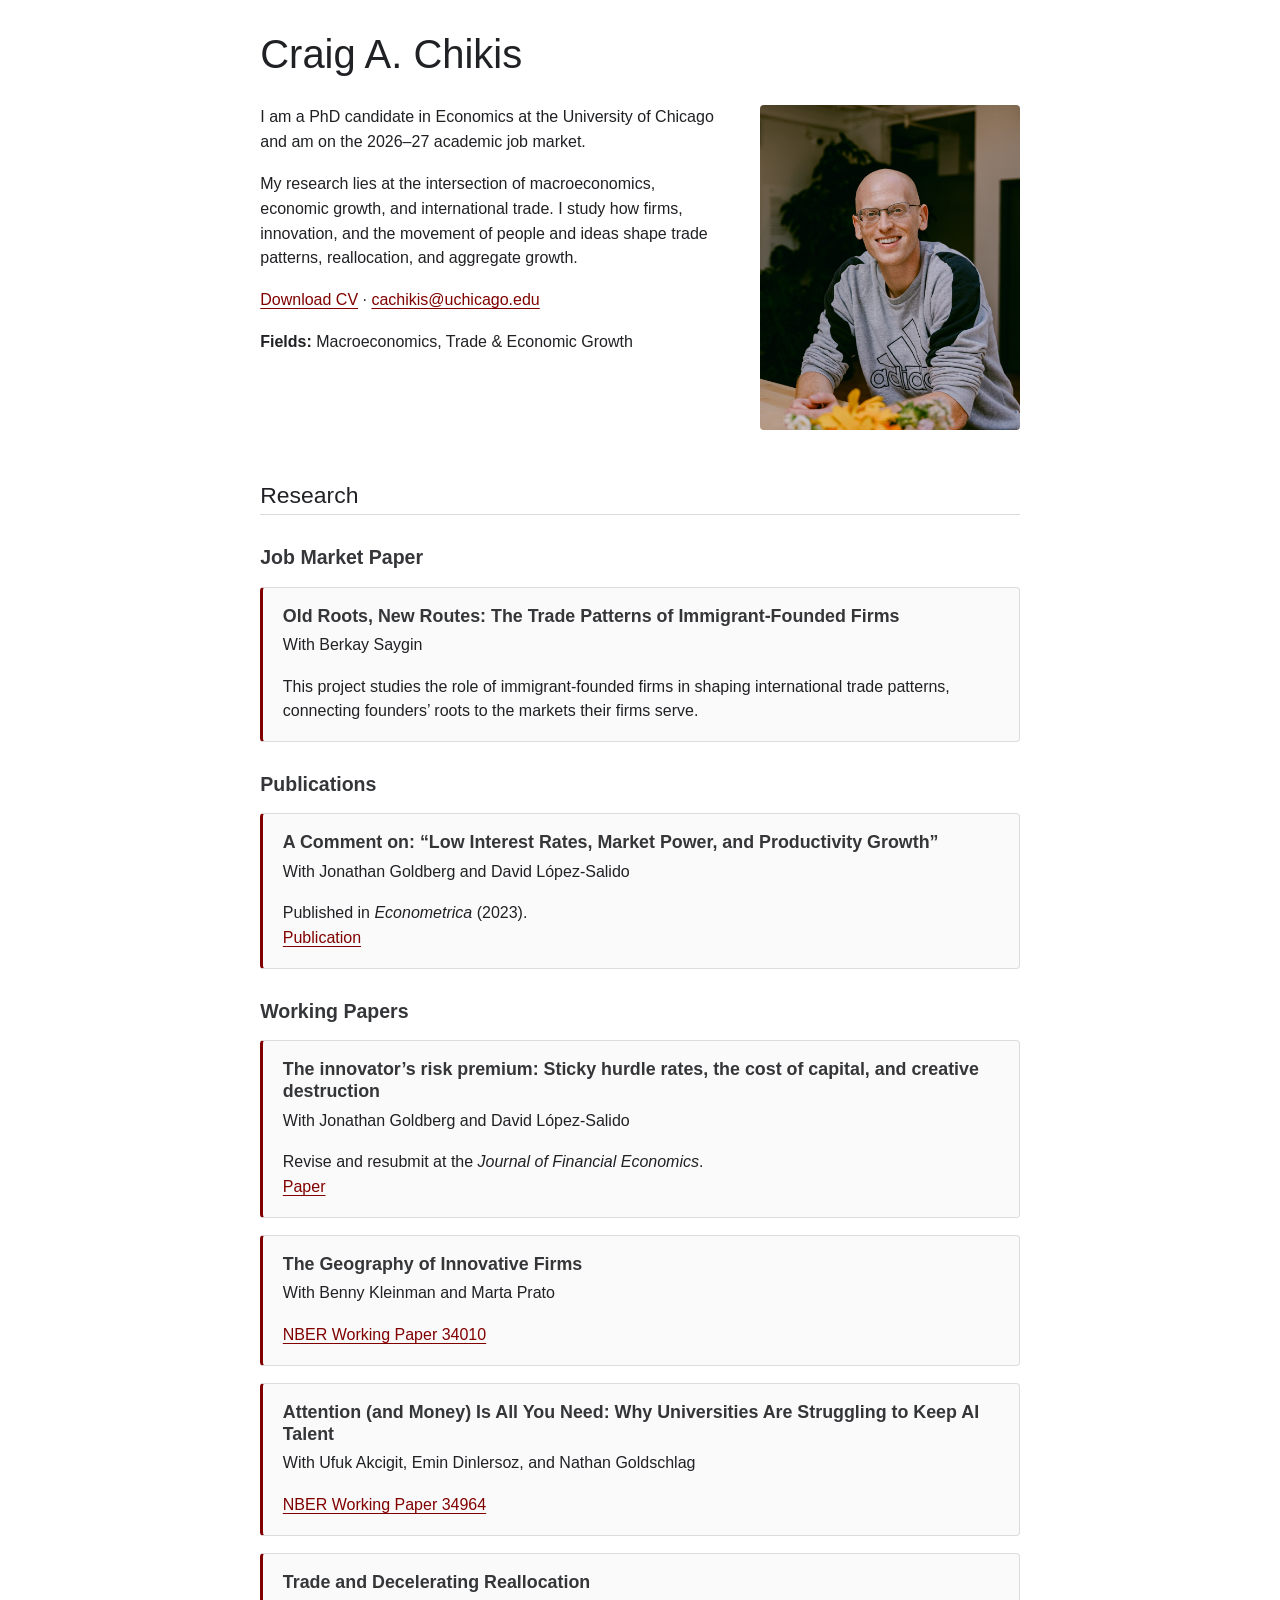
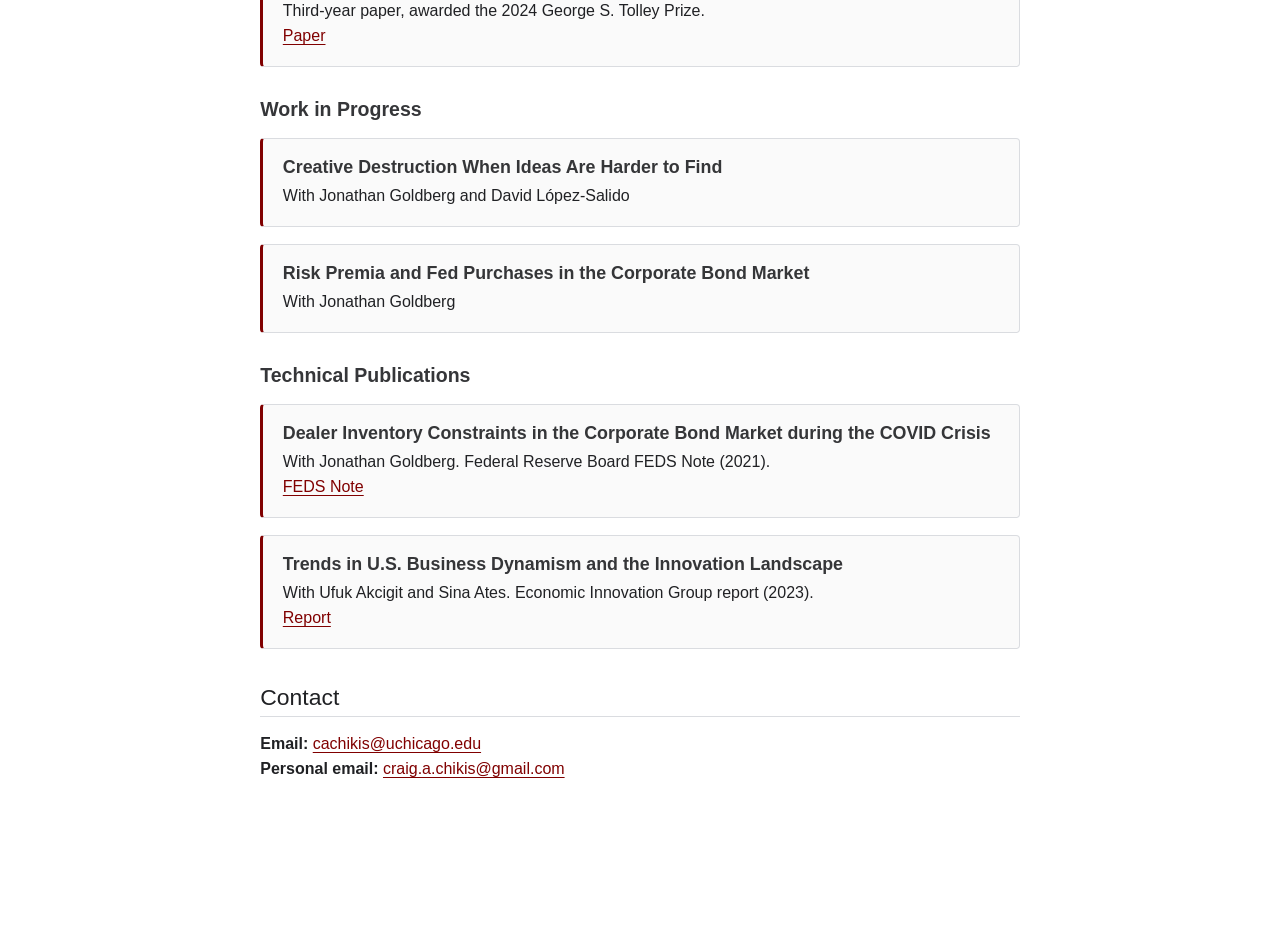
==== commit 6dda19de: "Publish website" ====
--- a/index.html
+++ b/index.html
@@ -136,14 +136,10 @@
 </section>
 </section>
 <section id="work-in-progress" class="level3">
-<h3 data-anchor-id="work-in-progress">Work in Progress</h3>
+<h3 data-anchor-id="work-in-progress"><span id="measuring-the-characteristics-and-employment-dynamics-of-u.s.-scientists"></span>Work in Progress</h3>
 <section id="creative-destruction-when-ideas-are-harder-to-find" class="level4 research-paper">
 <h4 class="research-paper" data-anchor-id="creative-destruction-when-ideas-are-harder-to-find">Creative Destruction When Ideas Are Harder to Find</h4>
 <p>With Jonathan Goldberg and David López-Salido</p>
-</section>
-<section id="measuring-the-characteristics-and-employment-dynamics-of-u.s.-scientists" class="level4 research-paper">
-<h4 class="research-paper" data-anchor-id="measuring-the-characteristics-and-employment-dynamics-of-u.s.-scientists">Measuring the Characteristics and Employment Dynamics of U.S. Scientists</h4>
-<p>With Ufuk Akcigit, Emin Dinlersoz, and Nathan Goldschlag</p>
 </section>
 <section id="risk-premia-and-fed-purchases-in-the-corporate-bond-market" class="level4 research-paper">
 <h4 class="research-paper" data-anchor-id="risk-premia-and-fed-purchases-in-the-corporate-bond-market">Risk Premia and Fed Purchases in the Corporate Bond Market</h4>
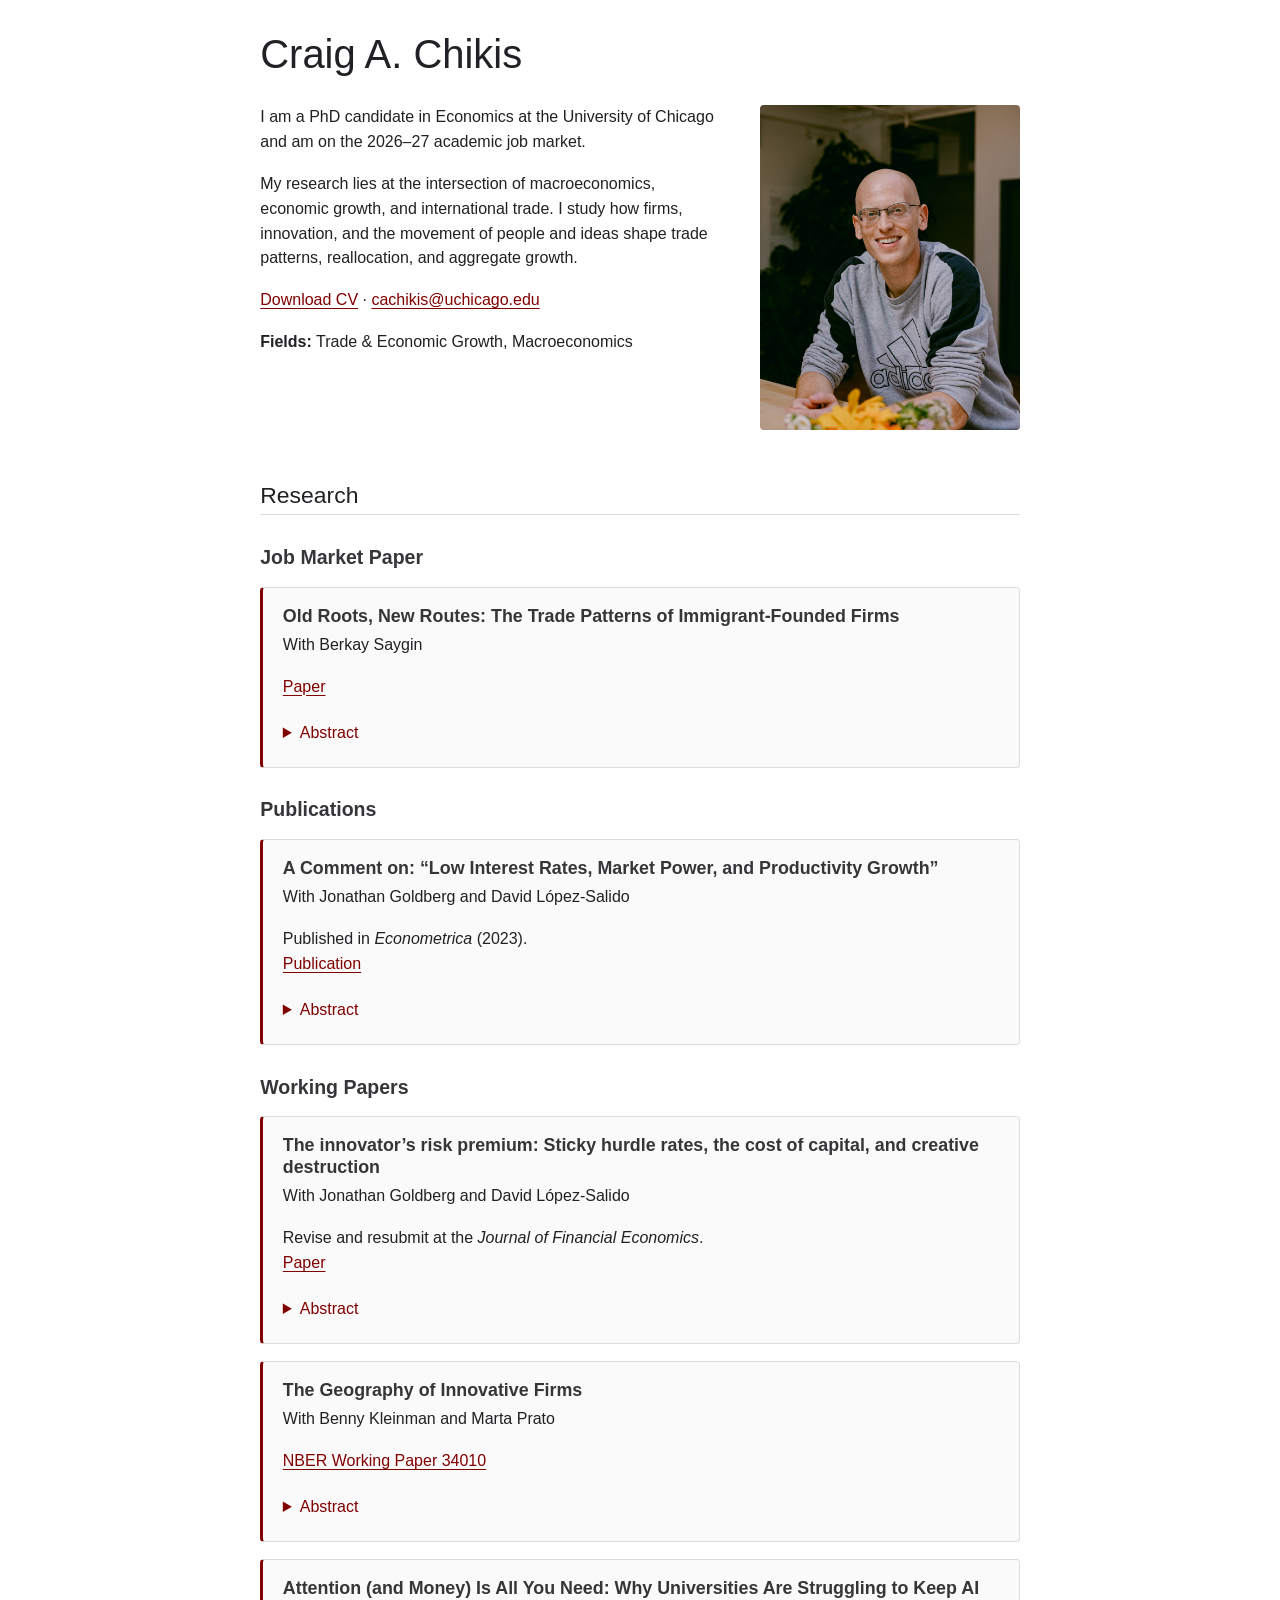
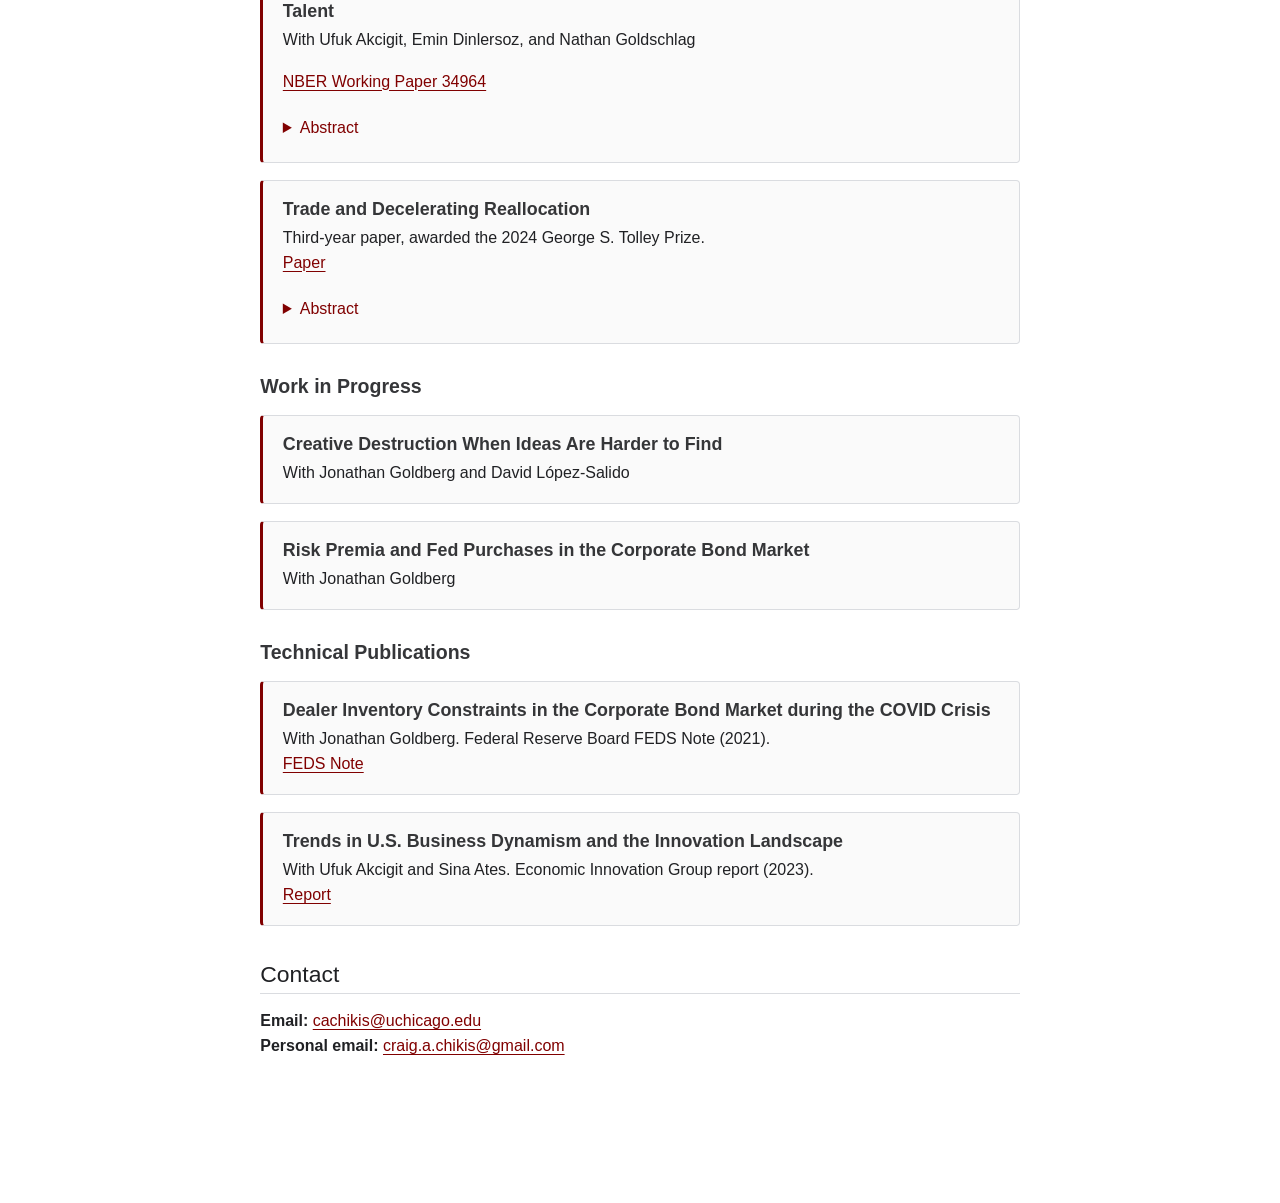
==== commit 8abfa6cd: "Initial commit" ====
--- a/index.html
+++ b/index.html
@@ -88,8 +88,8 @@
 <div class="home-text">
 <p>I am a PhD candidate in Economics at the University of Chicago and am on the 2026–27 academic job market.</p>
 <p>My research lies at the intersection of macroeconomics, economic growth, and international trade. I study how firms, innovation, and the movement of people and ideas shape trade patterns, reallocation, and aggregate growth.</p>
-<p><span id="links"></span><a href="files/cv.pdf">Download CV</a> · <a href="mailto:cachikis@uchicago.edu">cachikis@uchicago.edu</a></p>
-<p><span id="fields"></span><strong>Fields:</strong> Macroeconomics, Trade &amp; Economic Growth</p>
+<p><span id="links"></span><a href="files/cachikis_cv.pdf">Download CV</a> · <a href="mailto:cachikis@uchicago.edu">cachikis@uchicago.edu</a></p>
+<p><span id="fields"></span><strong>Fields:</strong> Trade &amp; Economic Growth, Macroeconomics</p>
 </div>
 <div class="home-photo">
 <p><img src="assets/headshot.jpg" class="headshot img-fluid" alt="Portrait of Craig A. Chikis"></p>
@@ -101,60 +101,111 @@
 <h3 data-anchor-id="job-market-paper">Job Market Paper</h3>
 <section id="old-roots-new-routes-the-trade-patterns-of-immigrant-founded-firms" class="level4 research-paper">
 <h4 class="research-paper" data-anchor-id="old-roots-new-routes-the-trade-patterns-of-immigrant-founded-firms">Old Roots, New Routes: The Trade Patterns of Immigrant-Founded Firms</h4>
-<p>With Berkay Saygin</p>
-<p>This project studies the role of immigrant-founded firms in shaping international trade patterns, connecting founders’ roots to the markets their firms serve.</p>
+<p>With <a href="https://berkaysaygin.com/" class="coauthor-link">Berkay Saygin</a></p>
+<p><a href="files/cachikis_jmp.pdf">Paper</a></p>
+<details class="paper-abstract">
+<summary>
+Abstract
+</summary>
+<p>
+We study how immigrant founders shape U.S. international trade by linking administrative records on firms’ customs transactions and their founders’ countries of birth. We show that immigrant-founded firms are 1.2 percentage points more likely to import, devote 20 percentage points more of their imports to their founders’ birth countries, and pay 16% lower prices for the same products there. These price gaps shrink sharply among firms buying from the same supplier, suggesting that founders’ knowledge helps them find cheaper suppliers. We build a model of migration, occupational choice, and sequential supplier search in which entrepreneurs differ in talent and search costs vary by founder origin and supplier country. Using differences across founder origins in sourcing, import prices, entrepreneurship rates, and firm scale, we estimate that immigrant founders’ search-cost advantages are worth roughly one-tenth of U.S. gains from trade, holding productivity and other incentives for entrepreneurship fixed. Trade liberalization makes these sourcing advantages more valuable, intensifying competition for native entrepreneurs and limiting natives’ welfare gains. Tariffs erode these advantages, easing competition and cushioning natives’ welfare losses.
+</p>
+</details>
 </section>
 </section>
 <section id="publications" class="level3">
 <h3 data-anchor-id="publications">Publications</h3>
 <section id="a-comment-on-low-interest-rates-market-power-and-productivity-growth" class="level4 research-paper">
 <h4 class="research-paper" data-anchor-id="a-comment-on-low-interest-rates-market-power-and-productivity-growth">A Comment on: “Low Interest Rates, Market Power, and Productivity Growth”</h4>
-<p>With Jonathan Goldberg and David López-Salido</p>
+<p>With <a href="https://sites.google.com/view/jonathangoldberg/home" class="coauthor-link">Jonathan Goldberg</a> and <a href="https://www.bde.es/wbe/en/sobre-banco/organizacion/estructura/dg-economia/david-lopez.html" class="coauthor-link">David López-Salido</a></p>
 <p>Published in <em>Econometrica</em> (2023).<br> <a href="https://onlinelibrary.wiley.com/doi/abs/10.3982/ECTA20621">Publication</a></p>
+<details class="paper-abstract">
+<summary>
+Abstract
+</summary>
+<p>
+Using an endogenous growth model, Liu, Mian, and Sufi (2022) (LMS) show that a decline in the interest rate can lead to a fall in productivity growth and a rise in leader-laggard productivity gaps and firm profits. We identify two issues in their quantitative analysis of transition dynamics: a time-scale error and the omission of composition terms in calculating productivity growth along the transition to a new balanced growth path.
+</p>
+<p>
+Correcting the time-scale error and including the composition terms, the decline in the interest rate that LMS study leads to a large and protracted productivity boom lasting about 20 years. In addition, the average leader-laggard gap grows much more slowly than reported in their paper. We also point out an issue in their quantitative analysis of steady-state profit shares. These issues are related to the quantitative exercises, and do not affect the key theoretical contributions of LMS.
+</p>
+</details>
 </section>
 </section>
 <section id="working-papers" class="level3">
 <h3 data-anchor-id="working-papers"><span id="selected-research"></span>Working Papers</h3>
 <section id="the-innovators-risk-premium-sticky-hurdle-rates-the-cost-of-capital-and-creative-destruction" class="level4 research-paper">
 <h4 class="research-paper" data-anchor-id="the-innovators-risk-premium-sticky-hurdle-rates-the-cost-of-capital-and-creative-destruction">The innovator’s risk premium: Sticky hurdle rates, the cost of capital, and creative destruction</h4>
-<p>With Jonathan Goldberg and David López-Salido</p>
-<p>Revise and resubmit at the <em>Journal of Financial Economics</em>.<br> <a href="files/innovators-risk-premium.pdf">Paper</a></p>
+<p>With <a href="https://sites.google.com/view/jonathangoldberg/home" class="coauthor-link">Jonathan Goldberg</a> and <a href="https://www.bde.es/wbe/en/sobre-banco/organizacion/estructura/dg-economia/david-lopez.html" class="coauthor-link">David López-Salido</a></p>
+<p>Revise and resubmit at the <em>Journal of Financial Economics</em>.<br> <a href="files/cachikis_innovators-risk-premium.pdf">Paper</a></p>
+<details class="paper-abstract">
+<summary>
+Abstract
+</summary>
+<p>
+Firms’ hurdle rates exceed their financial cost of capital. This gap varies across firms and has widened in the aggregate. In our Schumpeterian model, two frictions drive this gap: firm decision-makers require an innovator’s risk premium for undiversifiable innovation risk, and innovation profits are imperfectly pledgeable. Higher undiversifiable risk lowers the financial cost of capital while hurdle rates remain sticky or even rise. Widening gaps weaken creative destruction; profits and superstar valuations rise despite firms forgoing positive-NPV projects. The calibrated model matches cross-sectional patterns in gaps, R&amp;D, market power, and firm dynamics, and explains weak productivity growth and declining dynamism.
+</p>
+</details>
 </section>
 <section id="the-geography-of-innovative-firms" class="level4 research-paper">
 <h4 class="research-paper" data-anchor-id="the-geography-of-innovative-firms">The Geography of Innovative Firms</h4>
-<p>With Benny Kleinman and Marta Prato</p>
+<p>With <a href="https://www.bennykleinman.com/" class="coauthor-link">Benny Kleinman</a> and <a href="https://www.martaprato.com/" class="coauthor-link">Marta Prato</a></p>
 <p><a href="https://www.nber.org/papers/w34010">NBER Working Paper 34010</a></p>
+<details class="paper-abstract">
+<summary>
+Abstract
+</summary>
+<p>
+Firms conducting R&amp;D across multiple local markets account for most U.S. innovation. We study how their geographic scope affects growth and whether it is socially optimal. We develop a spatial growth model with multi-market firms that generate local knowledge spillovers. In equilibrium, firms may expand into too few or too many markets, depending on the sensitivity of spillovers to their local footprint. We estimate the model using data on R&amp;D locations, patents, and citations, and find that firms under-invest in geographic expansion. Through model counterfactuals, we show that welfare gains from policies promoting broader geographic expansion are higher than traditional R&amp;D subsidies.
+</p>
+</details>
 </section>
 <section id="attention-and-money-is-all-you-need-why-universities-are-struggling-to-keep-ai-talent" class="level4 research-paper">
 <h4 class="research-paper" data-anchor-id="attention-and-money-is-all-you-need-why-universities-are-struggling-to-keep-ai-talent">Attention (and Money) Is All You Need: Why Universities Are Struggling to Keep AI Talent</h4>
-<p>With Ufuk Akcigit, Emin Dinlersoz, and Nathan Goldschlag</p>
+<p>With <a href="https://www.ufukakcigit.com/" class="coauthor-link">Ufuk Akcigit</a>, <a href="https://sites.google.com/site/emindinlersoz/" class="coauthor-link">Emin Dinlersoz</a>, and <a href="https://ngoldschlag.github.io/" class="coauthor-link">Nathan Goldschlag</a></p>
 <p><a href="https://www.nber.org/papers/w34964">NBER Working Paper 34964</a></p>
+<details class="paper-abstract">
+<summary>
+Abstract
+</summary>
+<p>
+We construct a novel dataset linking academic publication records to U.S. Census employer–employee data to track 42,000 AI researchers over two decades. We document systematic changes in the allocation of AI talent. Industry increasingly attracts younger and foreign-born researchers, while gender representation improves more in academia. The top 1% of publishing industry scientists now earn $1.5 million more annually than comparable academics, a fivefold increase since 2001. Rising wage premia coincide with greater sorting into large incumbent firms. Researchers who move to industry publish less but patent more, consistent with a shift from open science toward proprietary innovation.
+</p>
+</details>
 </section>
 <section id="trade-and-decelerating-reallocation" class="level4 research-paper">
 <h4 class="research-paper" data-anchor-id="trade-and-decelerating-reallocation">Trade and Decelerating Reallocation</h4>
-<p>Third-year paper, awarded the 2024 George S. Tolley Prize.<br> <a href="files/trade-and-decelerating-reallocation.pdf">Paper</a></p>
+<p>Third-year paper, awarded the 2024 George S. Tolley Prize.<br> <a href="files/cachikis_trade-and-decelerating-reallocation.pdf">Paper</a></p>
+<details class="paper-abstract">
+<summary>
+Abstract
+</summary>
+<p>
+A well-documented observation in the trade literature is that trade shocks often result in a protracted reallocation of productive factors. This paper investigates whether the shock itself, through the strategic responses it elicits from firms, actively contributes to this delay. Empirically, I show that the China trade shock is negatively associated with various measures of business dynamism. Theoretically, I propose a dynamic, two-country model of oligopolistic competition with trade and home-country firm dynamics to explain these facts. In my preferred industry-level instrumental-variables specification, increased import exposure accounts for roughly one-half of the recent decline in U.S. gross job reallocation.
+</p>
+</details>
 </section>
 </section>
 <section id="work-in-progress" class="level3">
 <h3 data-anchor-id="work-in-progress"><span id="measuring-the-characteristics-and-employment-dynamics-of-u.s.-scientists"></span>Work in Progress</h3>
 <section id="creative-destruction-when-ideas-are-harder-to-find" class="level4 research-paper">
 <h4 class="research-paper" data-anchor-id="creative-destruction-when-ideas-are-harder-to-find">Creative Destruction When Ideas Are Harder to Find</h4>
-<p>With Jonathan Goldberg and David López-Salido</p>
+<p>With <a href="https://sites.google.com/view/jonathangoldberg/home" class="coauthor-link">Jonathan Goldberg</a> and <a href="https://www.bde.es/wbe/en/sobre-banco/organizacion/estructura/dg-economia/david-lopez.html" class="coauthor-link">David López-Salido</a></p>
 </section>
 <section id="risk-premia-and-fed-purchases-in-the-corporate-bond-market" class="level4 research-paper">
 <h4 class="research-paper" data-anchor-id="risk-premia-and-fed-purchases-in-the-corporate-bond-market">Risk Premia and Fed Purchases in the Corporate Bond Market</h4>
-<p>With Jonathan Goldberg</p>
+<p>With <a href="https://sites.google.com/view/jonathangoldberg/home" class="coauthor-link">Jonathan Goldberg</a></p>
 </section>
 </section>
 <section id="technical-publications" class="level3">
 <h3 data-anchor-id="technical-publications">Technical Publications</h3>
 <section id="dealer-inventory-constraints-in-the-corporate-bond-market-during-the-covid-crisis" class="level4 research-paper">
 <h4 class="research-paper" data-anchor-id="dealer-inventory-constraints-in-the-corporate-bond-market-during-the-covid-crisis">Dealer Inventory Constraints in the Corporate Bond Market during the COVID Crisis</h4>
-<p>With Jonathan Goldberg. Federal Reserve Board FEDS Note (2021).<br> <a href="https://www.federalreserve.gov/econres/notes/feds-notes/dealer-inventory-constraints-in-the-corporate-bond-market-during-the-covid-crisis-20210715.html">FEDS Note</a></p>
+<p>With <a href="https://sites.google.com/view/jonathangoldberg/home" class="coauthor-link">Jonathan Goldberg</a>. Federal Reserve Board FEDS Note (2021).<br> <a href="https://www.federalreserve.gov/econres/notes/feds-notes/dealer-inventory-constraints-in-the-corporate-bond-market-during-the-covid-crisis-20210715.html">FEDS Note</a></p>
 </section>
 <section id="trends-in-u.s.-business-dynamism-and-the-innovation-landscape" class="level4 research-paper">
 <h4 class="research-paper" data-anchor-id="trends-in-u.s.-business-dynamism-and-the-innovation-landscape">Trends in U.S. Business Dynamism and the Innovation Landscape</h4>
-<p>With Ufuk Akcigit and Sina Ates. Economic Innovation Group report (2023).<br> <a href="https://eig.org/wp-content/uploads/2023/09/Trends-in-U.S.-Business-Dynamism-and-the-Innovation-Landscape.pdf">Report</a></p>
+<p>With <a href="https://www.ufukakcigit.com/" class="coauthor-link">Ufuk Akcigit</a> and <a href="https://www.sinatates.com/" class="coauthor-link">Sina Ates</a>. Economic Innovation Group report (2023).<br> <a href="https://eig.org/wp-content/uploads/2023/09/Trends-in-U.S.-Business-Dynamism-and-the-Innovation-Landscape.pdf">Report</a></p>
 </section>
 </section>
 </section>
--- a/styles.css
+++ b/styles.css
@@ -20,6 +20,15 @@
 
 a:hover {
   color: #5f0000;
+}
+
+a.coauthor-link,
+a.coauthor-link:visited,
+a.coauthor-link:hover,
+a.coauthor-link:focus,
+a.coauthor-link:active {
+  color: inherit;
+  text-decoration: none;
 }
 
 .quarto-title-block {
@@ -90,7 +99,48 @@
   margin-top: 0;
 }
 
+.draft-status {
+  color: var(--muted);
+  display: inline-block;
+  font-size: 0.9rem;
+  font-weight: 400;
+}
+
 #research section.research-paper > :last-child {
+  margin-bottom: 0;
+}
+
+.paper-abstract {
+  margin-top: 0.75rem;
+}
+
+.paper-abstract p {
+  text-align: justify;
+}
+
+.paper-abstract > summary {
+  color: var(--accent);
+  cursor: pointer;
+  padding: 0.25rem 0;
+  width: fit-content;
+}
+
+.paper-abstract > summary:hover {
+  color: #5f0000;
+  text-decoration: underline;
+}
+
+.paper-abstract > summary:focus-visible {
+  border-radius: 2px;
+  outline: 2px solid var(--accent);
+  outline-offset: 4px;
+}
+
+.paper-abstract[open] > summary {
+  margin-bottom: 0.65rem;
+}
+
+.paper-abstract > p:last-child {
   margin-bottom: 0;
 }
 
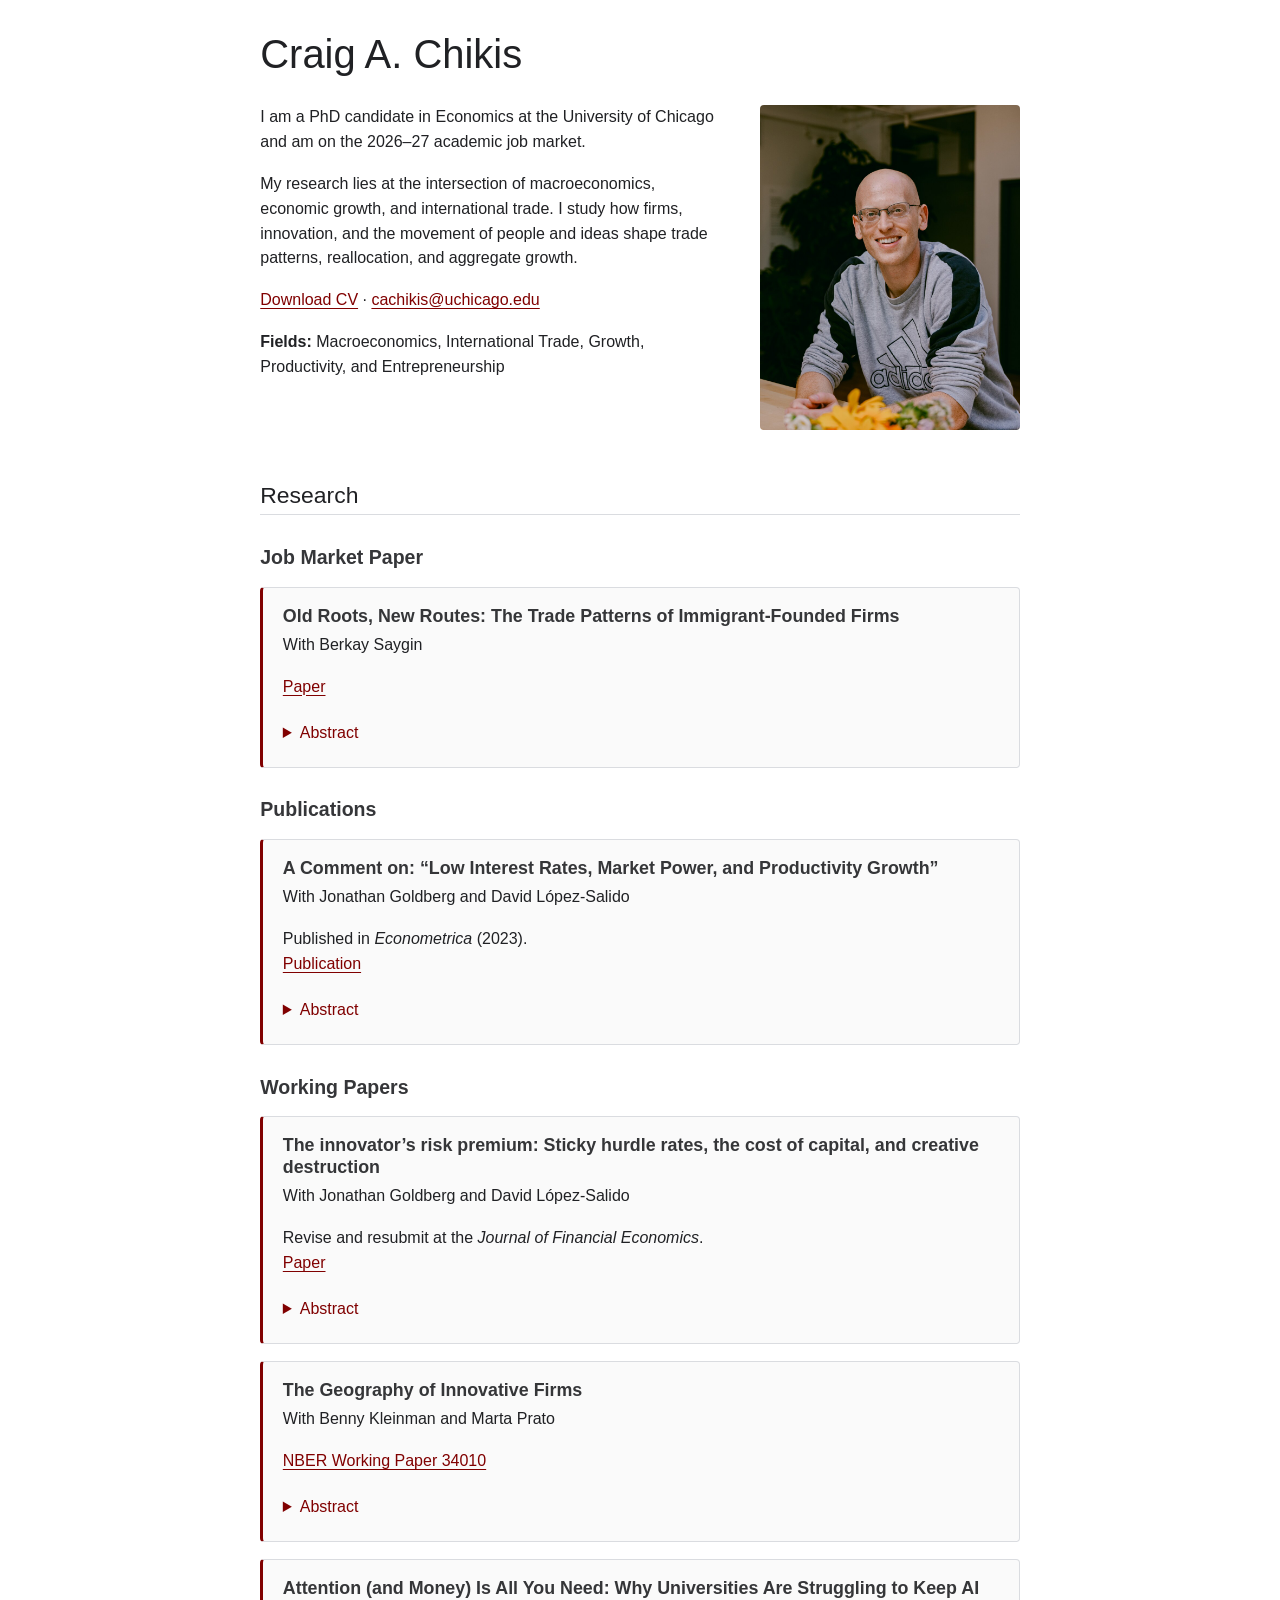
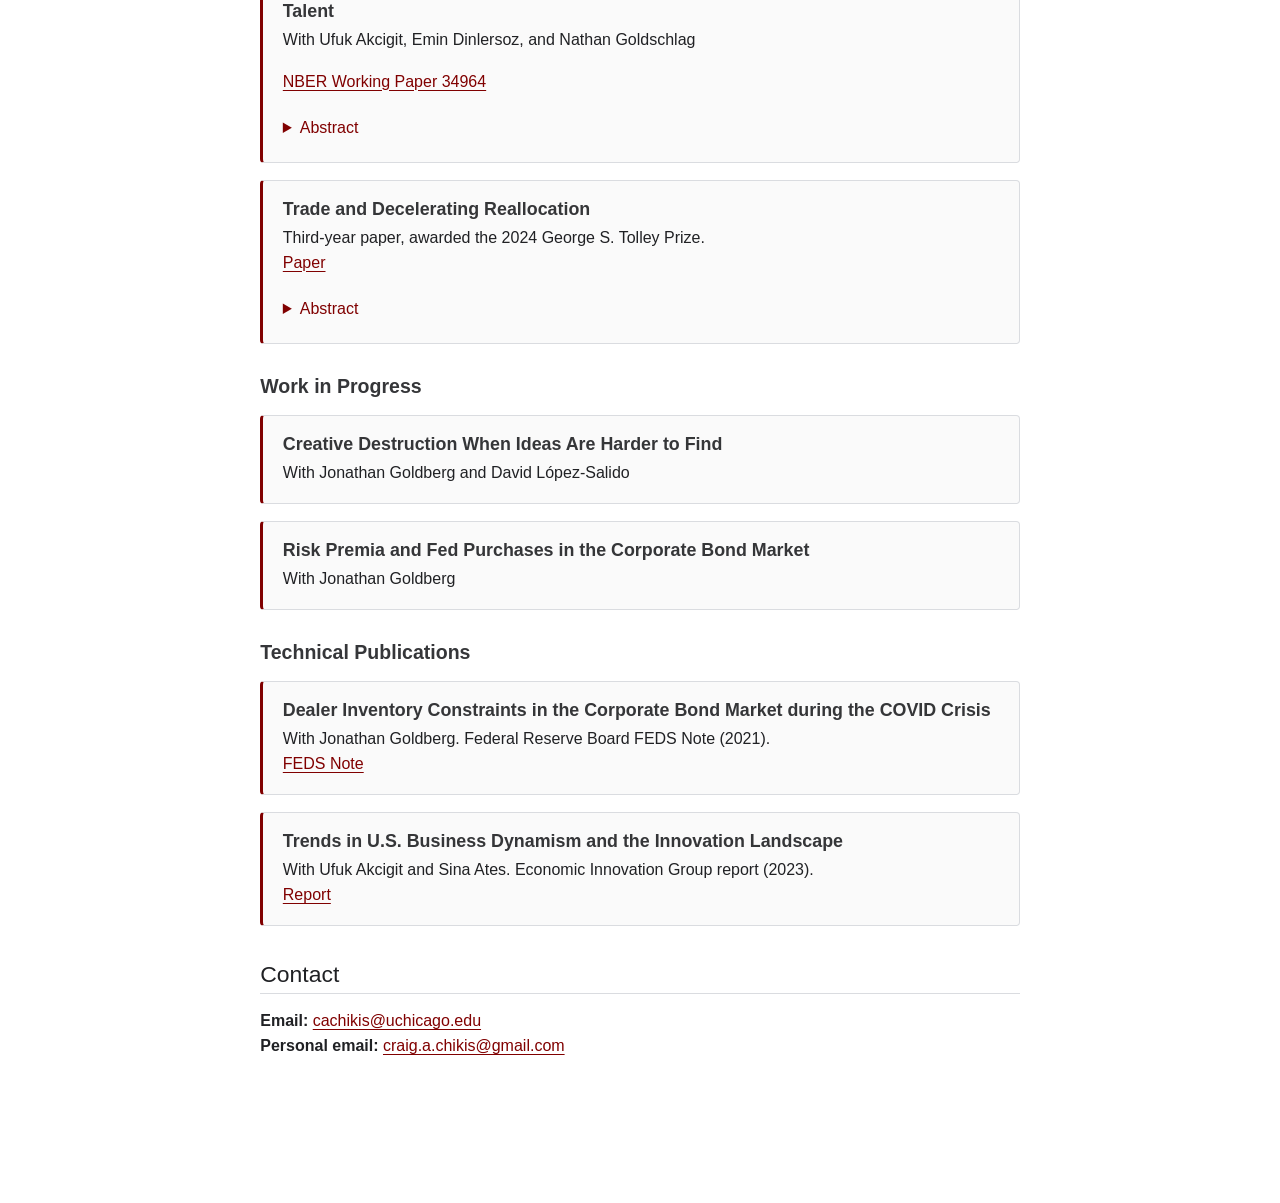
==== commit 2908e726: "Initial commit" ====
--- a/index.html
+++ b/index.html
@@ -89,7 +89,7 @@
 <p>I am a PhD candidate in Economics at the University of Chicago and am on the 2026–27 academic job market.</p>
 <p>My research lies at the intersection of macroeconomics, economic growth, and international trade. I study how firms, innovation, and the movement of people and ideas shape trade patterns, reallocation, and aggregate growth.</p>
 <p><span id="links"></span><a href="files/cachikis_cv.pdf">Download CV</a> · <a href="mailto:cachikis@uchicago.edu">cachikis@uchicago.edu</a></p>
-<p><span id="fields"></span><strong>Fields:</strong> Trade &amp; Economic Growth, Macroeconomics</p>
+<p><span id="fields"></span><strong>Fields:</strong> Macroeconomics, International Trade, Growth, Productivity, and Entrepreneurship</p>
 </div>
 <div class="home-photo">
 <p><img src="assets/headshot.jpg" class="headshot img-fluid" alt="Portrait of Craig A. Chikis"></p>
